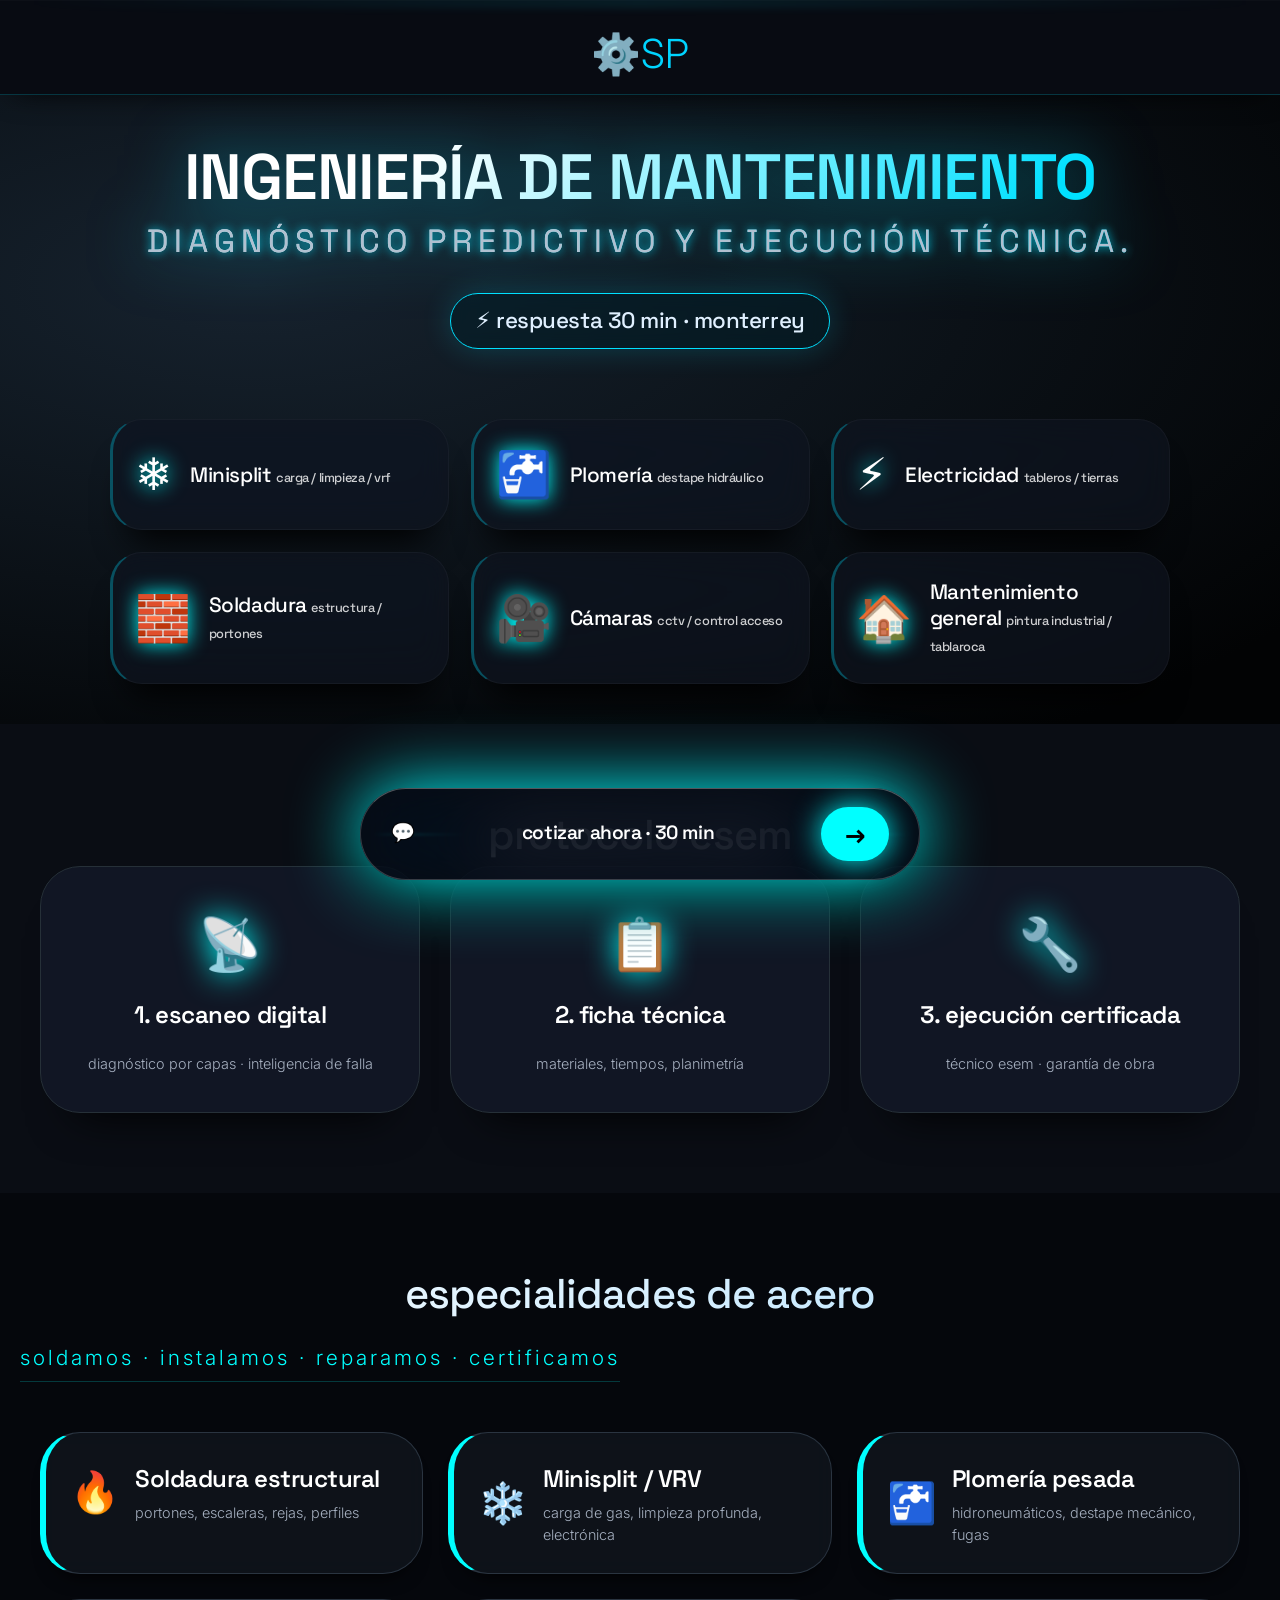
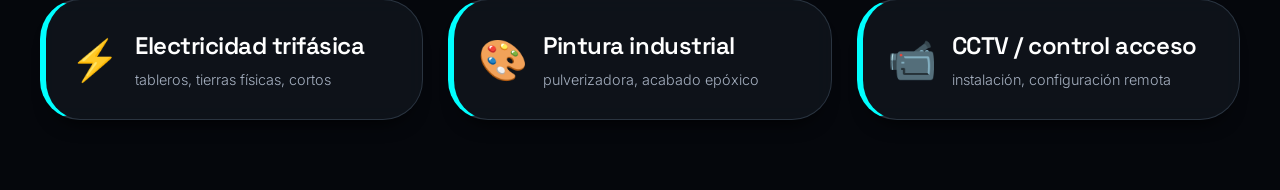
==== index.html @ 356436a6 "Update index.html" ====
<!DOCTYPE html>
<html lang="es">
<head>
  <meta charset="UTF-8">
  <meta name="viewport" content="width=device-width, initial-scale=1.0, maximum-scale=1.0, user-scalable=yes">
  <title>Multiservicios SP · ingeniería de mantenimiento</title>
  <link rel="preconnect" href="https://fonts.googleapis.com">
  <link rel="preconnect" href="https://fonts.gstatic.com" crossorigin>
  <link href="https://fonts.googleapis.com/css2?family=Inter:opsz,wght@14..32,300;14..32,500;14..32,700&family=Space+Grotesk:wght@400;500;600&display=swap" rel="stylesheet">
  <link rel="stylesheet" href="https://cdnjs.cloudflare.com/ajax/libs/font-awesome/6.4.0/css/all.min.css">
  <style>
    * {
      margin: 0;
      padding: 0;
      box-sizing: border-box;
    }

    :root {
      --black-hole: #030405;
      --steel-abs: #12141c;
      --steel-dark: #1c1f2c;
      --steel-mid: #2b3040;
      --cyan-exothermic: #00e0ff;
      --cyan-deep: #0077be;
      --cyan-glow: 0 0 20px rgba(0, 224, 255, 0.65);
      --glass-edge: rgba(255, 255, 255, 0.04);
      --text-primary: #f0f3f8;
      --text-secondary: #a6b0c0;
      --whatsapp-solid: #25d366;
      --whatsapp-dim: #128c7e;
      --panel-bg: rgba(6, 8, 14, 0.85);
      --scanner-line: rgba(0, 224, 255, 0.25);
      --font-display: 'Space Grotesk', 'Inter', system-ui, sans-serif;
      --font-body: 'Inter', 'Segoe UI', sans-serif;
    }

    body {
      background: var(--black-hole);
      color: var(--text-primary);
      font-family: var(--font-body);
      font-weight: 300;
      line-height: 1.5;
      overflow-x: hidden;
    }

    h1, h2, h3, .hero p, .service-btn, .modal-title, .trust-title, .section-title, .protocol-step h3, .sticky-cta {
      font-family: var(--font-display);
      font-weight: 500;
      letter-spacing: -0.02em;
    }

    body::after {
      content: '';
      position: fixed;
      top: 0;
      left: 0;
      width: 100%;
      height: 4px;
      background: linear-gradient(90deg, transparent, var(--cyan-exothermic), transparent);
      filter: blur(6px);
      opacity: 0.3;
      z-index: 9999;
      animation: scanMotion 8s ease-in-out infinite;
      pointer-events: none;
    }

    @keyframes scanMotion {
      0% { top: -10px; opacity: 0.1; }
      10% { top: 10%; opacity: 0.4; }
      20% { top: 30%; opacity: 0.4; }
      30% { top: 50%; opacity: 0.6; }
      40% { top: 70%; opacity: 0.4; }
      50% { top: 90%; opacity: 0.3; }
      60% { top: 70%; opacity: 0.2; }
      70% { top: 50%; opacity: 0.3; }
      80% { top: 30%; opacity: 0.2; }
      90% { top: 10%; opacity: 0.2; }
      100% { top: -10px; opacity: 0.1; }
    }

    .header {
      padding: 24px 20px 10px;
      text-align: center;
      background: #080b12;
      border-bottom: 1px solid rgba(0, 224, 255, 0.2);
      box-shadow: 0 10px 30px -15px #000, inset 0 1px 0 rgba(255,255,255,0.02);
      position: relative;
      z-index: 5;
    }

    .logo {
      width: 150px;
      height: auto;
      filter: drop-shadow(0 0 18px var(--cyan-exothermic)) brightness(1.4) contrast(1.1);
      transition: filter 0.4s, transform 0.2s;
    }

    .logo:hover {
      filter: drop-shadow(0 0 32px #fff) drop-shadow(0 0 20px var(--cyan-exothermic)) brightness(1.6);
      transform: scale(1.02);
    }

    .hero {
      padding: 50px 20px 40px;
      text-align: center;
      background: radial-gradient(ellipse at 20% 30%, #16222e, #020304 90%);
      position: relative;
      isolation: isolate;
    }

    .hero h1 {
      font-size: clamp(2.4rem, 10vw, 4rem);
      font-weight: 600;
      line-height: 1.0;
      text-transform: uppercase;
      color: #ffffff;
      text-wrap: balance;
      background: linear-gradient(135deg, #fff 30%, var(--cyan-exothermic) 80%);
      -webkit-background-clip: text;
      -webkit-text-fill-color: transparent;
      background-clip: text;
      filter: drop-shadow(0 0 30px rgba(0,224,255,0.5));
    }

    .hero h1 span {
      display: block;
      font-size: 0.5em;
      font-weight: 400;
      letter-spacing: 6px;
      color: var(--text-secondary);
      background: none;
      -webkit-text-fill-color: #b0c0d0;
      text-shadow: 0 0 10px var(--cyan-exothermic);
      margin-top: 16px;
    }

    .hero p {
      font-size: 1.4rem;
      margin: 36px 0 20px;
      display: inline-flex;
      align-items: center;
      gap: 10px;
      background: rgba(0,30,40,0.5);
      padding: 10px 24px;
      border-radius: 60px;
      border: 1px solid var(--cyan-exothermic);
      box-shadow: 0 0 30px rgba(0,224,255,0.2);
      backdrop-filter: blur(8px);
      color: #e0f0ff;
    }

    .services-grid {
      display: grid;
      grid-template-columns: repeat(auto-fit, minmax(280px, 1fr));
      gap: 22px;
      max-width: 1100px;
      margin: 50px auto 0;
      padding: 0 20px;
    }

    .service-btn {
      background: rgba(16, 20, 30, 0.7);
      backdrop-filter: blur(16px) saturate(200%);
      -webkit-backdrop-filter: blur(16px) saturate(200%);
      border: 1px solid var(--glass-edge);
      border-left: 3px solid rgba(0,224,255,0.3);
      padding: 26px 22px;
      border-radius: 32px;
      color: white;
      font-size: 1.3rem;
      font-weight: 500;
      cursor: pointer;
      transition: all 0.35s cubic-bezier(0.22, 0.97, 0.3, 1.1);
      position: relative;
      overflow: hidden;
      text-align: left;
      display: flex;
      align-items: center;
      gap: 18px;
      box-shadow: 0 30px 35px -20px #000, 0 0 0 1px rgba(0,224,255,0) inset;
      transform: perspective(800px) rotateX(0deg) rotateY(0deg) scale(1);
      z-index: 2;
    }

    .service-btn::before {
      content: '';
      position: absolute;
      top: 0;
      left: -150%;
      width: 100%;
      height: 100%;
      background: linear-gradient(90deg, transparent, rgba(255,255,255,0.06), transparent);
      transform: skewX(-20deg);
      transition: left 0.6s;
      pointer-events: none;
    }

    .service-btn:hover::before {
      left: 150%;
    }

    .service-btn::after {
      content: '';
      position: absolute;
      bottom: 0;
      left: 0;
      width: 100%;
      height: 2px;
      background: linear-gradient(90deg, transparent, var(--cyan-exothermic), transparent);
      filter: blur(4px);
      opacity: 0;
      transition: opacity 0.3s;
    }

    .service-btn:hover::after {
      opacity: 0.8;
      animation: scanPulse 2s infinite;
    }

    @keyframes scanPulse {
      0% { opacity: 0.4; bottom: 0; }
      50% { opacity: 1; bottom: 5px; }
      100% { opacity: 0.4; bottom: 0; }
    }

    .service-btn:hover {
      transform: perspective(800px) rotateX(1.5deg) rotateY(-0.8deg) scale(1.03) translateY(-6px);
      border-left: 3px solid var(--cyan-exothermic);
      box-shadow: 0 30px 40px -15px black, 0 0 40px var(--cyan-exothermic);
      background: rgba(28, 34, 48, 0.9);
    }

    .service-icon {
      font-size: 2.8rem;
      filter: drop-shadow(0 0 10px cyan);
    }

    .service-btn small {
      font-size: 0.8rem;
      opacity: 0.8;
    }

    .services-detail {
      padding: 70px 20px;
      background: #05070c;
    }
    
    .section-title {
      font-size: 2.6rem;
      text-align: center;
      background: linear-gradient(135deg, #fff, #b0e0ff);
      -webkit-background-clip: text;
      -webkit-text-fill-color: transparent;
      margin-bottom: 1rem;
    }
    
    .section-subtitle {
      text-align: center;
      color: cyan;
      font-size: 1.3rem;
      letter-spacing: 3px;
      margin-bottom: 50px;
      border-bottom: 1px solid rgba(0,255,255,0.2);
      display: inline-block;
      padding-bottom: 8px;
      width: auto;
      margin-left: auto;
      margin-right: auto;
    }

    .services-list {
      max-width: 1200px;
      margin: 0 auto;
      display: grid;
      grid-template-columns: repeat(auto-fit, minmax(300px, 1fr));
      gap: 25px;
    }

    .service-card {
      background: rgba(20,28,36,0.6);
      backdrop-filter: blur(10px);
      border: 1px solid #2a3440;
      border-left: 6px solid cyan;
      border-radius: 40px;
      padding: 0;
      transition: all 0.3s ease;
      box-shadow: 0 15px 20px -15px #000;
      overflow: hidden;
      cursor: pointer;
    }
    
    .service-card.expanded {
      background: rgba(25, 35, 45, 0.9);
      border-left: 8px solid var(--cyan-exothermic);
      box-shadow: 0 0 40px rgba(0,224,255,0.2);
    }

    .card-header {
      padding: 28px 24px;
      display: flex;
      align-items: center;
      gap: 15px;
    }
    
    .card-header .service-item-icon {
      font-size: 2.5rem;
      min-width: 50px;
      text-align: center;
    }
    
    .card-header h3 {
      font-size: 1.5rem;
      font-weight: 600;
      color: white;
    }
    
    .card-header p {
      color: #a6b0c0;
      font-size: 0.9rem;
      margin-top: 5px;
    }

    .technical-layer {
      max-height: 0;
      opacity: 0;
      overflow: hidden;
      transition: max-height 0.5s cubic-bezier(0.4, 0, 0.2, 1), opacity 0.3s ease, padding 0.3s;
      padding: 0 24px;
      background: rgba(0,0,0,0.2);
    }
    
    .service-card.expanded .technical-layer {
      max-height: 300px;
      opacity: 1;
      padding: 0 24px 24px 24px;
    }

    .subservice-chip {
      background: rgba(0,224,255,0.08);
      border: 1px solid rgba(0,224,255,0.2);
      border-radius: 40px;
      padding: 0.5rem 1.2rem;
      font-size: 0.9rem;
      color: #cce0ff;
      transition: 0.15s;
      display: inline-block;
      margin-right: 8px;
      margin-bottom: 8px;
    }
    
    .subservice-chip:hover {
      background: rgba(0,224,255,0.15);
      border-color: var(--cyan-exothermic);
      color: white;
    }

    .card-cta {
      background: transparent;
      border: 1px solid var(--cyan-exothermic);
      color: var(--cyan-exothermic);
      padding: 12px 20px;
      border-radius: 40px;
      font-weight: 600;
      font-size: 1rem;
      transition: all 0.2s;
      cursor: pointer;
      display: inline-flex;
      align-items: center;
      gap: 10px;
      margin-top: 15px;
      width: 100%;
      justify-content: center;
    }
    
    .card-cta:hover {
      background: var(--cyan-exothermic);
      color: #050505;
      box-shadow: 0 0 30px var(--cyan-exothermic);
    }

    .trust-section {
      padding: 80px 20px;
      background: #0a0d14;
      position: relative;
    }

    .trust-title {
      font-size: 2.6rem;
      font-weight: 550;
      display: flex;
      align-items: center;
      justify-content: center;
      gap: 24px;
      color: white;
    }
    .trust-title:before, .trust-title:after {
      content: '';
      height: 3px;
      width: 90px;
      background: linear-gradient(90deg, transparent, cyan, transparent);
      filter: blur(1px);
    }

    .protocol-grid {
      display: flex;
      flex-wrap: wrap;
      justify-content: center;
      gap: 30px;
      max-width: 1200px;
      margin: 0 auto;
    }
    .protocol-step {
      background: #111624;
      border: 1px solid #263038;
      border-radius: 40px;
      padding: 38px 28px;
      flex: 1 1 260px;
      backdrop-filter: blur(10px);
      transition: 0.3s;
      box-shadow: 0 35px 45px -35px black, 0 0 0 1px rgba(0,224,255,0) inset;
      position: relative;
      text-align: center;
    }
    .protocol-step:hover {
      border-color: cyan;
      box-shadow: 0 0 50px rgba(0,224,255,0.2), 0 25px 30px -20px black;
      transform: translateY(-8px);
    }
    .step-icon { font-size: 3.2rem; filter: drop-shadow(0 0 16px cyan); }

    .modal-overlay {
      display: none;
      position: fixed;
      inset: 0;
      background: rgba(0,0,0,0.85);
      backdrop-filter: blur(24px) saturate(250%);
      -webkit-backdrop-filter: blur(24px) saturate(250%);
      z-index: 3000;
      justify-content: center;
      align-items: center;
      padding: 16px;
    }

    .modal-content {
      background: rgba(8, 12, 22, 0.75);
      backdrop-filter: blur(30px);
      -webkit-backdrop-filter: blur(30px);
      border: 1px solid rgba(255,255,255,0.1);
      border-top: 1px solid rgba(255,255,255,0.2);
      border-radius: 48px;
      padding: 36px 32px;
      max-width: 640px;
      width: 100%;
      box-shadow: 0 0 100px rgba(0,224,255,0.3), 0 30px 50px #000;
      animation: sapphireRise 0.5s ease;
      position: relative;
    }

    @keyframes sapphireRise {
      0% { opacity: 0; transform: scale(0.96) translateY(20px); backdrop-filter: blur(0); }
      100% { opacity: 1; transform: scale(1) translateY(0); backdrop-filter: blur(30px); }
    }

    .close-modal {
      position: absolute;
      top: 28px; right: 32px;
      font-size: 2.4rem;
      color: #a0b0c0;
      cursor: pointer;
      transition: 0.2s;
      line-height: 1;
    }
    .close-modal:hover { color: white; text-shadow: 0 0 30px cyan; transform: rotate(90deg); }

    .modal-title {
      color: white;
      font-size: 2.2rem;
      font-weight: 500;
      display: flex;
      align-items: center;
      gap: 16px;
      border-bottom: 2px solid rgba(0,224,255,0.4);
      padding-bottom: 24px;
      margin-bottom: 24px;
      text-transform: uppercase;
      letter-spacing: -1px;
    }

    #modalIcon { font-size: 2.6rem; filter: drop-shadow(0 0 12px cyan); }

    .question-label {
      text-transform: uppercase;
      font-weight: 500;
      letter-spacing: 1px;
      color: #aaf0ff;
      border-left: 5px solid var(--cyan-exothermic);
      padding-left: 16px;
      margin-bottom: 16px;
    }

    .options-grid {
      display: grid;
      grid-template-columns: repeat(auto-fit, minmax(140px, 1fr));
      gap: 10px;
    }

    .option-btn {
      background: #1a1e2c;
      border: 1px solid #2f3a4a;
      border-radius: 40px;
      padding: 16px 12px;
      font-weight: 400;
      transition: all 0.15s;
      color: #d0e0f0;
      cursor: pointer;
      text-align: center;
    }
    .option-btn:hover {
      border-color: cyan;
      background: #1f2b3c;
      box-shadow: 0 0 22px cyan;
    }
    .option-btn.selected {
      background: cyan;
      color: #050505;
      font-weight: 600;
      box-shadow: 0 0 35px cyan;
      border-color: white;
    }

    .modal-nav {
      display: flex;
      justify-content: space-between;
      align-items: center;
      margin-top: 28px;
      gap: 10px;
    }

    .nav-btn {
      background: transparent;
      border: 1px solid rgba(255,255,255,0.2);
      color: white;
      padding: 12px 24px;
      border-radius: 40px;
      font-weight: 600;
      cursor: pointer;
      transition: all 0.2s;
      display: flex;
      align-items: center;
      gap: 8px;
    }
    .nav-btn:hover:not(:disabled) {
      border-color: var(--cyan-exothermic);
      box-shadow: 0 0 20px cyan;
    }
    .nav-btn:disabled {
      opacity: 0.3;
      cursor: not-allowed;
    }

    .whatsapp-btn {
      background: #1c2a28;
      border: 1px solid var(--whatsapp-solid);
      border-radius: 60px;
      padding: 16px 24px;
      font-size: 1.2rem;
      font-weight: 600;
      transition: 0.2s;
      box-shadow: 0 10px 25px -5px #000;
      cursor: pointer;
      color: white;
      width: 100%;
      margin-top: 20px;
    }
    .whatsapp-btn:not(:disabled) {
      background: linear-gradient(145deg, #075e54, #128c7e);
      box-shadow: 0 0 35px #25d366, 0 10px 20px black;
    }
    .whatsapp-btn:not(:disabled):hover { transform: scale(1.02); background: #1bbd7a; }
    .whatsapp-btn:disabled { opacity: 0.4; cursor: not-allowed; }

    .sticky-cta {
      position: fixed;
      bottom: 20px;
      left: 20px;
      right: 20px;
      max-width: 560px;
      margin: 0 auto;
      background: rgba(6, 12, 20, 0.7);
      backdrop-filter: blur(35px) saturate(300%);
      -webkit-backdrop-filter: blur(35px);
      border: 1px solid rgba(255,255,255,0.2);
      border-top: 1px solid rgba(255,255,255,0.3);
      border-radius: 80px;
      padding: 18px 30px;
      display: flex;
      align-items: center;
      justify-content: space-between;
      box-shadow: 0 0 70px cyan, 0 20px 40px black;
      z-index: 2000;
      color: white;
      font-size: 1.2rem;
      font-weight: 600;
      cursor: pointer;
      transition: 0.25s;
    }
    .sticky-cta:hover {
      border-color: white;
      box-shadow: 0 0 100px cyan, 0 25px 45px black;
      transform: scale(1.02);
    }
    .sticky-cta span:last-child {
      background: cyan;
      color: #000;
      padding: 8px 24px;
      border-radius: 60px;
      font-size: 1.6rem;
      font-weight: 700;
      box-shadow: 0 0 30px cyan;
    }

    @media (max-width: 600px) {
      .modal-content { padding: 26px 18px; }
      .options-grid { grid-template-columns: 1fr; }
      .sticky-cta { padding: 12px 18px; }
      .sticky-cta span:last-child { padding: 5px 16px; }
      .service-card .card-header { flex-direction: column; text-align: center; }
    }
  </style>
</head>
<body>
  <header class="header">
    <img src="https://raw.githubusercontent.com/jesusvilla091921-create/multiservicios-sp/main/logo.png" alt="Multiservicios SP" class="logo" onerror="this.style.display='none'; this.nextElementSibling.style.display='inline';" />
    <span style="display:none; font-size:2.5rem; color:#00d4ff;">⚙️SP</span>
  </header>

  <section class="hero">
    <h1>INGENIERÍA DE MANTENIMIENTO<br><span>Diagnóstico predictivo y ejecución técnica.</span></h1>
    <p>⚡ respuesta 30 min · monterrey</p>
    <div class="services-grid">
      <button class="service-btn" onclick="openModal('minisplit')"><span class="service-icon">❄️</span><div>Minisplit <small>carga / limpieza / vrf</small></div></button>
      <button class="service-btn" onclick="openModal('plomeria')"><span class="service-icon">🚰</span><div>Plomería <small>destape hidráulico</small></div></button>
      <button class="service-btn" onclick="openModal('electricidad')"><span class="service-icon">⚡</span><div>Electricidad <small>tableros / tierras</small></div></button>
      <button class="service-btn" onclick="openModal('soldadura')"><span class="service-icon">🧱</span><div>Soldadura <small>estructura / portones</small></div></button>
      <button class="service-btn" onclick="openModal('camaras')"><span class="service-icon">🎥</span><div>Cámaras <small>cctv / control acceso</small></div></button>
      <button class="service-btn" onclick="openModal('general')"><span class="service-icon">🏠</span><div>Mantenimiento general <small>pintura industrial / tablaroca</small></div></button>
    </div>
  </section>

  <section class="trust-section">
    <h2 class="trust-title">protocolo esem</h2>
    <div class="protocol-grid">
      <div class="protocol-step service-card" id="protocol1" onclick="toggleCard('protocol1')">
        <div class="card-header" style="padding:0; flex-direction:column;">
          <span class="step-icon">📡</span>
          <h3>1. escaneo digital</h3>
          <p>diagnóstico por capas · inteligencia de falla</p>
        </div>
        <div class="technical-layer" onclick="event.stopPropagation()">
          <div style="padding:15px 0;">
            <p class="text-sp-gray">Análisis con termografía, ultrasonido y vibraciones. Detección de fallas incipientes.</p>
            <button class="card-cta" onclick="openModal('general'); event.stopPropagation();">
              <i class="fa-regular fa-clipboard"></i> SOLICITAR ESCANEO
            </button>
          </div>
        </div>
      </div>
      
      <div class="protocol-step service-card" id="protocol2" onclick="toggleCard('protocol2')">
        <div class="card-header" style="padding:0; flex-direction:column;">
          <span class="step-icon">📋</span>
          <h3>2. ficha técnica</h3>
          <p>materiales, tiempos, planimetría</p>
        </div>
        <div class="technical-layer" onclick="event.stopPropagation()">
          <div style="padding:15px 0;">
            <p class="text-sp-gray">Documento con alcance, especificaciones, normas aplicables y cronograma.</p>
            <button class="card-cta" onclick="openModal('general'); event.stopPropagation();">
              <i class="fa-regular fa-file-lines"></i> VER FORMATO
            </button>
          </div>
        </div>
      </div>
      
      <div class="protocol-step service-card" id="protocol3" onclick="toggleCard('protocol3')">
        <div class="card-header" style="padding:0; flex-direction:column;">
          <span class="step-icon">🔧</span>
          <h3>3. ejecución certificada</h3>
          <p>técnico esem · garantía de obra</p>
        </div>
        <div class="technical-layer" onclick="event.stopPropagation()">
          <div style="padding:15px 0;">
            <p class="text-sp-gray">Personal con certificación ESEM. Garantía de 12 meses en todos los trabajos.</p>
            <button class="card-cta" onclick="openModal('general'); event.stopPropagation();">
              <i class="fa-regular fa-certificate"></i> VER CERTIFICACIONES
            </button>
          </div>
        </div>
      </div>
    </div>
  </section>

  <section class="services-detail">
    <h2 class="section-title">especialidades de acero</h2>
    <div class="section-subtitle">soldamos · instalamos · reparamos · certificamos</div>
    
    <div class="services-list">
      <div class="service-card" id="card-soldadura" onclick="toggleCard('card-soldadura')">
        <div class="card-header">
          <span class="service-item-icon">🔥</span>
          <div>
            <h3>Soldadura estructural</h3>
            <p>portones, escaleras, rejas, perfiles</p>
          </div>
        </div>
        <div class="technical-layer" onclick="event.stopPropagation()">
          <div>
            <span class="subservice-chip">TIG / MIG</span>
            <span class="subservice-chip">Acero inoxidable</span>
            <span class="subservice-chip">Herrería residencial</span>
            <button class="card-cta" onclick="openModal('soldadura'); event.stopPropagation();">
              <i class="fa-regular fa-clipboard"></i> COTIZAR SOLDADURA
            </button>
          </div>
        </div>
      </div>

      <div class="service-card" id="card-minisplit" onclick="toggleCard('card-minisplit')">
        <div class="card-header">
          <span class="service-item-icon">❄️</span>
          <div>
            <h3>Minisplit / VRV</h3>
            <p>carga de gas, limpieza profunda, electrónica</p>
          </div>
        </div>
        <div class="technical-layer" onclick="event.stopPropagation()">
          <div>
            <span class="subservice-chip">R410A / R32</span>
            <span class="subservice-chip">Lavado químico</span>
            <span class="subservice-chip">Reparación de tarjetas</span>
            <button class="card-cta" onclick="openModal('minisplit'); event.stopPropagation();">
              <i class="fa-regular fa-snowflake"></i> DIAGNOSTICAR CLIMA
            </button>
          </div>
        </div>
      </div>

      <div class="service-card" id="card-plomeria" onclick="toggleCard('card-plomeria')">
        <div class="card-header">
          <span class="service-item-icon">🚰</span>
          <div>
            <h3>Plomería pesada</h3>
            <p>hidroneumáticos, destape mecánico, fugas</p>
          </div>
        </div>
        <div class="technical-layer" onclick="event.stopPropagation()">
          <div>
            <span class="subservice-chip">Destape con máquina</span>
            <span class="subservice-chip">Fugas ocultas</span>
            <span class="subservice-chip">Bombas hidroneumáticas</span>
            <button class="card-cta" onclick="openModal('plomeria'); event.stopPropagation();">
              <i class="fa-regular fa-faucet-drip"></i> REVISAR PLOMERÍA
            </button>
          </div>
        </div>
      </div>

      <div class="service-card" id="card-electrica" onclick="toggleCard('card-electrica')">
        <div class="card-header">
          <span class="service-item-icon">⚡</span>
          <div>
            <h3>Electricidad trifásica</h3>
            <p>tableros, tierras físicas, cortos</p>
          </div>
        </div>
        <div class="technical-layer" onclick="event.stopPropagation()">
          <div>
            <span class="subservice-chip">Tableros generales</span>
            <span class="subservice-chip">Tierras físicas</span>
            <span class="subservice-chip">Análisis termográfico</span>
            <button class="card-cta" onclick="openModal('electricidad'); event.stopPropagation();">
              <i class="fa-regular fa-bolt"></i> DIAGNOSTICAR ELECTRICIDAD
            </button>
          </div>
        </div>
      </div>

      <div class="service-card" id="card-pintura" onclick="toggleCard('card-pintura')">
        <div class="card-header">
          <span class="service-item-icon">🎨</span>
          <div>
            <h3>Pintura industrial</h3>
            <p>pulverizadora, acabado epóxico</p>
          </div>
        </div>
        <div class="technical-layer" onclick="event.stopPropagation()">
          <div>
            <span class="subservice-chip">Airless</span>
            <span class="subservice-chip">Epóxico / Esmalte</span>
            <span class="subservice-chip">Texturizados</span>
            <button class="card-cta" onclick="openModal('general'); event.stopPropagation();">
              <i class="fa-regular fa-paint-roller"></i> COTIZAR PINTURA
            </button>
          </div>
        </div>
      </div>

      <div class="service-card" id="card-cctv" onclick="toggleCard('card-cctv')">
        <div class="card-header">
          <span class="service-item-icon">📹</span>
          <div>
            <h3>CCTV / control acceso</h3>
            <p>instalación, configuración remota</p>
          </div>
        </div>
        <div class="technical-layer" onclick="event.stopPropagation()">
          <div>
            <span class="subservice-chip">Cámaras IP</span>
            <span class="subservice-chip">NVR / DVR</span>
            <span class="subservice-chip">Control de acceso</span>
            <button class="card-cta" onclick="openModal('camaras'); event.stopPropagation();">
              <i class="fa-regular fa-video"></i> INSTALAR CCTV
            </button>
          </div>
        </div>
      </div>
    </div>
  </section>

  <div id="diagnosticModal" class="modal-overlay" onclick="closeModal(event)">
    <div class="modal-content" onclick="event.stopPropagation()">
      <span class="close-modal" onclick="closeModal()">&times;</span>
      <h2 class="modal-title"><span id="modalIcon">🔧</span><span id="modalServiceName">servicio</span></h2>
      
      <div id="questionsContainer"></div>
      
      <div class="modal-nav">
        <button class="nav-btn" id="prevBtn" onclick="previousStep()" disabled>
          <i class="fas fa-arrow-left"></i> Anterior
        </button>
        <div class="text-cyan-400 font-bold" id="stepIndicator">Paso 1 / ?</div>
        <button class="nav-btn" id="nextBtn" onclick="nextStep()">
          Siguiente <i class="fas fa-arrow-right"></i>
        </button>
      </div>
      
      <button class="whatsapp-btn" id="whatsappBtn" onclick="sendToWhatsApp()" disabled>
        <span>📱</span><span>enviar ficha técnica a WhatsApp</span>
      </button>
    </div>
  </div>

  <div class="sticky-cta" onclick="openModal('general')">
    <span>💬</span>
    <span>cotizar ahora · 30 min</span>
    <span>→</span>
  </div>

  <script>
    // Configuración
    const APPS_SCRIPT_URL = 'https://script.google.com/macros/s/AKfycbzhRwQBM2PkaJDaRafjltp6eYHKbBTT6EuDxjPNlehO4m9nTlWUZoqZ4NKHoMhPYL_O/exec';
    
    const serviceConfig = {
      minisplit: { name: "minisplit · climatización", icon: "❄️", questions: [
        { id: "p1", label: "síntoma principal", options: ["no enfría", "ruido anómalo", "gotea agua", "no enciende", "hielo en tubería", "mantenimiento preventivo"] },
        { id: "p2", label: "ubicación del equipo", options: ["casa", "oficina", "local comercial", "industria"] },
        { id: "p3", label: "urgencia", options: ["hoy (emergencia)", "mañana", "esta semana", "programar"] },
        { id: "p4", label: "cantidad de equipos", options: ["1", "2", "3-5", "+5"] }
      ]},
      plomeria: { name: "plomería / destape", icon: "🚰", questions: [
        { id: "p1", label: "problema", options: ["caño tapado", "fuga de agua", "wc tapado", "grifo gotea", "tubería rota"] },
        { id: "p2", label: "zona afectada", options: ["cocina", "baño", "patio", "exterior"] },
        { id: "p3", label: "urgencia", options: ["inundación", "hoy", "mañana", "esta semana"] }
      ]},
      electricidad: { name: "electricidad crítica", icon: "⚡", questions: [
        { id: "p1", label: "falla reportada", options: ["corto / plafones", "apagones constantes", "sin luz parcial", "instalación nueva", "tablero principal"] },
        { id: "p2", label: "tipo de inmueble", options: ["casa", "local", "bodega", "oficina"] },
        { id: "p3", label: "urgencia", options: ["sin luz ahora", "hoy", "mañana", "cotizar"] }
      ]},
      soldadura: { name: "soldadura / herrería", icon: "🧱", questions: [
        { id: "p1", label: "trabajo requerido", options: ["reparar portón", "portón nuevo", "escalera", "estructura", "rejas"] },
        { id: "p2", label: "material", options: ["hierro", "acero al carbón", "aluminio", "mixto"] },
        { id: "p3", label: "entrega", options: ["urgente (seguridad)", "2-3 días", "semana", "proyecto"] }
      ]},
      camaras: { name: "cámaras / cctv", icon: "🎥", questions: [
        { id: "p1", label: "servicio", options: ["instalación nueva", "reparar equipo", "agregar cámara", "configurar app"] },
        { id: "p2", label: "cantidad de cámaras", options: ["1-2", "3-4", "5-8", "+8"] },
        { id: "p3", label: "lugar", options: ["casa", "negocio", "bodega", "residencial"] }
      ]},
      general: { name: "mantenimiento general", icon: "🏠", questions: [
        { id: "p1", label: "rubro", options: ["pintura industrial", "tablaroca", "impermeabilizar", "tinaco/bomba", "varios"] },
        { id: "p2", label: "magnitud", options: ["1 día", "2-3 días", "semana+", "recurrente"] },
        { id: "p3", label: "inmueble", options: ["casa", "departamento", "negocio", "bodega"] },
        { id: "p4", label: "prioridad", options: ["hoy", "esta semana", "cotización"] }
      ]}
    };

    let currentService = null;
    let answers = {};
    let currentQuestionIndex = 0;
    let totalQuestions = 0;

    function toggleCard(id) {
      const card = document.getElementById(id);
      if (card) {
        card.classList.toggle('expanded');
      }
    }

    function openModal(key) {
      currentService = key;
      answers = {};
      currentQuestionIndex = 0;
      
      const cfg = serviceConfig[key];
      totalQuestions = cfg.questions.length;
      
      document.getElementById('modalIcon').innerText = cfg.icon;
      document.getElementById('modalServiceName').innerText = cfg.name;
      
      renderCurrentQuestion();
      
      document.getElementById('diagnosticModal').style.display = 'flex';
      document.body.style.overflow = 'hidden';
      
      updateNavButtons();
    }

    function renderCurrentQuestion() {
      const cfg = serviceConfig[currentService];
      const question = cfg.questions[currentQuestionIndex];
      
      const container = document.getElementById('questionsContainer');
      
      let html = `
        <div class="question-block">
          <label class="question-label">${currentQuestionIndex + 1}. ${question.label}</label>
          <div class="options-grid" id="q-${question.id}">
      `;
      
      question.options.forEach(opt => {
        const isSelected = answers[question.id] === opt;
        html += `<button class="option-btn ${isSelected ? 'selected' : ''}" onclick="selectOption('${question.id}', '${opt}', this)">${opt}</button>`;
      });
      
      html += `</div></div>`;
      
      container.innerHTML = html;
      
      document.getElementById('stepIndicator').innerText = `Paso ${currentQuestionIndex + 1} / ${totalQuestions}`;
      
      updateNavButtons();
    }

    function selectOption(qId, val, btn) {
      document.querySelectorAll(`#q-${qId} .option-btn`).forEach(b => b.classList.remove('selected'));
      btn.classList.add('selected');
      answers[qId] = val;
      updateNavButtons();
    }

    function nextStep() {
      const cfg = serviceConfig[currentService];
      const currentQ = cfg.questions[currentQuestionIndex];
      
      if (!answers[currentQ.id]) {
        alert('Por favor selecciona una opción antes de continuar.');
        return;
      }
      
      if (currentQuestionIndex < totalQuestions - 1) {
        currentQuestionIndex++;
        renderCurrentQuestion();
      } else {
        showSummary();
      }
    }

    function previousStep() {
      if (currentQuestionIndex > 0) {
        currentQuestionIndex--;
        renderCurrentQuestion();
      }
    }

    function showSummary() {
      const cfg = serviceConfig[currentService];
      
      let summaryHtml = '<div class="question-block"><h3 class="text-xl text-white mb-4">Resumen del diagnóstico</h3><div class="space-y-2">';
      
      cfg.questions.forEach(q => {
        summaryHtml += `<div class="flex justify-between border-b border-white/10 py-2">
          <span class="text-cyan-200">${q.label}:</span>
          <span class="text-white font-bold">${answers[q.id] || 'No respondido'}</span>
        </div>`;
      });
      
      summaryHtml += '</div></div>';
      
      document.getElementById('questionsContainer').innerHTML = summaryHtml;
      document.querySelector('.modal-nav').style.display = 'none';
      
      const whatsappBtn = document.getElementById('whatsappBtn');
      whatsappBtn.disabled = false;
      whatsappBtn.innerHTML = '<span>📱</span><span>enviar ficha técnica a WhatsApp</span>';
    }

    function updateNavButtons() {
      const prevBtn = document.getElementById('prevBtn');
      const nextBtn = document.getElementById('nextBtn');
      const whatsappBtn = document.getElementById('whatsappBtn');
      
      prevBtn.disabled = currentQuestionIndex === 0;
      
      const cfg = serviceConfig[currentService];
      if (cfg) {
        const currentQ = cfg.questions[currentQuestionIndex];
        const hasAnswer = answers[currentQ.id] !== undefined;
        
        if (currentQuestionIndex < totalQuestions - 1) {
          nextBtn.disabled = !hasAnswer;
          nextBtn.innerHTML = 'Siguiente <i class="fas fa-arrow-right"></i>';
        } else {
          nextBtn.disabled = !hasAnswer;
          nextBtn.innerHTML = 'Finalizar <i class="fas fa-check"></i>';
        }
      }
      
      whatsappBtn.disabled = true;
      document.querySelector('.modal-nav').style.display = 'flex';
    }

    // ===== FUNCIÓN PRINCIPAL CORREGIDA =====
    async function sendToWhatsApp() {
      const cfg = serviceConfig[currentService];
      const phone = '5218131031445'; // Número del técnico
      
      // Solicitar datos adicionales
      const nombreCliente = prompt('Por favor ingresa tu nombre completo:');
      if (!nombreCliente) {
        alert('El nombre es obligatorio');
        return;
      }
      
      const telefonoCliente = prompt('Ingresa tu teléfono (opcional):') || '';
      const direccion = prompt('Ingresa tu dirección (opcional):') || '';
      const whatsappCliente = prompt('Ingresa tu WhatsApp (opcional):') || '';
      
      // Generar folio único
      const ahora = new Date();
      const year = ahora.getFullYear().toString().slice(-2);
      const month = (ahora.getMonth() + 1).toString().padStart(2, '0');
      const day = ahora.getDate().toString().padStart(2, '0');
      const random = Math.floor(Math.random() * 9000 + 1000);
      const folio = `COT-${year}${month}${day}-${random}`;
      
      // Construir objeto para enviar a Apps Script
      const datosParaCloud = {
        servicio: cfg.name,
        nombreCliente: nombreCliente,
        telefono: telefonoCliente,
        direccion: direccion,
        whatsappCliente: whatsappCliente,
        respuestas: answers,
        folio: folio
      };
      
      // Agregar preguntas y respuestas individuales
      cfg.questions.forEach((q, index) => {
        datosParaCloud[`pregunta${index+1}`] = q.label;
        datosParaCloud[`respuesta${index+1}`] = answers[q.id] || '';
      });
      
      // Enviar a Google Sheets (en segundo plano)
      try {
        await fetch(APPS_SCRIPT_URL, {
          method: 'POST',
          mode: 'no-cors',
          headers: { 'Content-Type': 'application/json' },
          body: JSON.stringify(datosParaCloud)
        });
        console.log('✅ Datos guardados en la nube');
      } catch (error) {
        console.error('Error al guardar en nube:', error);
      }
      
      // ===== CONSTRUIR FICHA COMPLETA PARA WHATSAPP =====
      let mensaje = `🔧 *NUEVA COTIZACIÓN - MULTISERVICIOS SP* 🔧\n\n`;
      mensaje += `📋 *FOLIO:* ${folio}\n`;
      mensaje += `👤 *CLIENTE:* ${nombreCliente}\n`;
      if (telefonoCliente) mensaje += `📞 *TELÉFONO:* ${telefonoCliente}\n`;
      if (whatsappCliente) mensaje += `📱 *WHATSAPP:* ${whatsappCliente}\n`;
      if (direccion) mensaje += `📍 *DIRECCIÓN:* ${direccion}\n`;
      mensaje += `🔨 *SERVICIO:* ${cfg.name}\n\n`;
      mensaje += `📊 *DIAGNÓSTICO:*\n`;
      
      cfg.questions.forEach(q => {
        mensaje += `• ${q.label}: *${answers[q.id] || '—'}*\n`;
      });
      
      mensaje += `\n⏱️ *FECHA:* ${ahora.toLocaleDateString('es-MX')}\n`;
      mensaje += `🕐 *HORA:* ${ahora.toLocaleTimeString('es-MX')}\n\n`;
      mensaje += `_El técnico procesará esta solicitud y se comunicará contigo._`;
      
      // IMPORTANTE: Abrir WhatsApp con el mensaje
      const url = `https://wa.me/${phone}?text=${encodeURIComponent(mensaje)}`;
      console.log('Abriendo WhatsApp con URL:', url);
      window.open(url, '_blank');
      
      // Cerrar modal después de enviar
      setTimeout(closeModal, 1000);
    }

    function closeModal(e) {
      if (e && e.target !== e.currentTarget) return;
      document.getElementById('diagnosticModal').style.display = 'none';
      document.body.style.overflow = 'auto';
      const modalNav = document.querySelector('.modal-nav');
      if (modalNav) modalNav.style.display = 'flex';
    }

    document.addEventListener('keydown', (e) => { 
      if (e.key === 'Escape') closeModal(); 
    });
  </script>
</body>
</html>
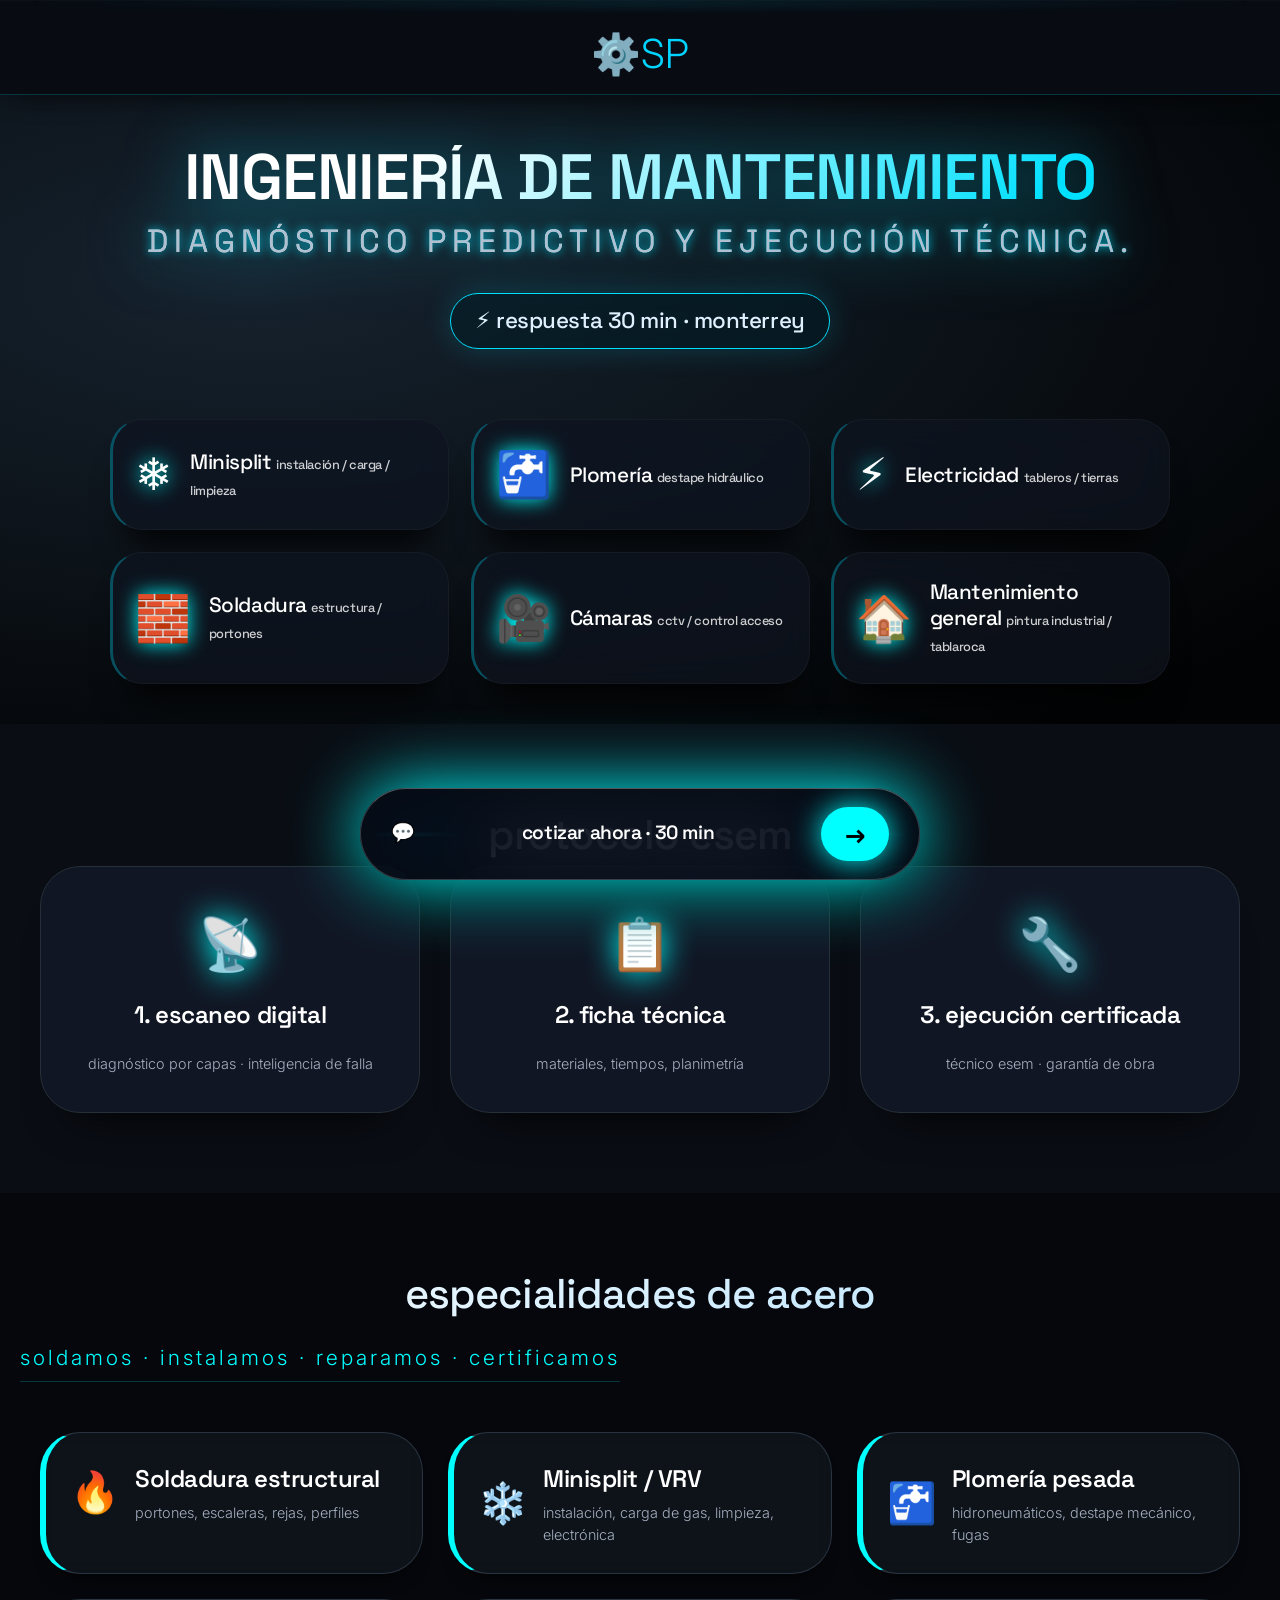
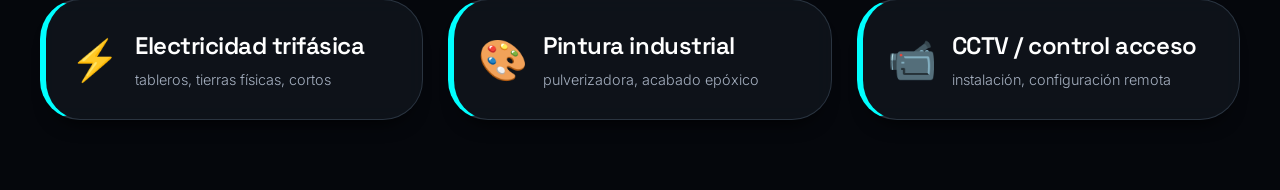
==== commit ef931676: "Update index.html" ====
--- a/index.html
+++ b/index.html
@@ -638,7 +638,7 @@
     <h1>INGENIERÍA DE MANTENIMIENTO<br><span>Diagnóstico predictivo y ejecución técnica.</span></h1>
     <p>⚡ respuesta 30 min · monterrey</p>
     <div class="services-grid">
-      <button class="service-btn" onclick="openModal('minisplit')"><span class="service-icon">❄️</span><div>Minisplit <small>carga / limpieza / vrf</small></div></button>
+      <button class="service-btn" onclick="openModal('minisplit')"><span class="service-icon">❄️</span><div>Minisplit <small>instalación / carga / limpieza</small></div></button>
       <button class="service-btn" onclick="openModal('plomeria')"><span class="service-icon">🚰</span><div>Plomería <small>destape hidráulico</small></div></button>
       <button class="service-btn" onclick="openModal('electricidad')"><span class="service-icon">⚡</span><div>Electricidad <small>tableros / tierras</small></div></button>
       <button class="service-btn" onclick="openModal('soldadura')"><span class="service-icon">🧱</span><div>Soldadura <small>estructura / portones</small></div></button>
@@ -730,11 +730,12 @@
           <span class="service-item-icon">❄️</span>
           <div>
             <h3>Minisplit / VRV</h3>
-            <p>carga de gas, limpieza profunda, electrónica</p>
+            <p>instalación, carga de gas, limpieza, electrónica</p>
           </div>
         </div>
         <div class="technical-layer" onclick="event.stopPropagation()">
           <div>
+            <span class="subservice-chip">Instalación</span>
             <span class="subservice-chip">R410A / R32</span>
             <span class="subservice-chip">Lavado químico</span>
             <span class="subservice-chip">Reparación de tarjetas</span>
@@ -838,13 +839,13 @@
         <button class="nav-btn" id="prevBtn" onclick="previousStep()" disabled>
           <i class="fas fa-arrow-left"></i> Anterior
         </button>
-        <div class="text-cyan-400 font-bold" id="stepIndicator">Paso 1 / ?</div>
+        <div class="text-cyan-400 font-bold" id="stepIndicator">Paso 1 / 7</div>
         <button class="nav-btn" id="nextBtn" onclick="nextStep()">
           Siguiente <i class="fas fa-arrow-right"></i>
         </button>
       </div>
       
-      <button class="whatsapp-btn" id="whatsappBtn" onclick="sendToWhatsApp()" disabled>
+      <button class="whatsapp-btn" id="whatsappBtn" onclick="sendToWhatsApp()" disabled style="display: none;">
         <span>📱</span><span>enviar ficha técnica a WhatsApp</span>
       </button>
     </div>
@@ -857,16 +858,19 @@
   </div>
 
   <script>
-    // Configuración
-    const APPS_SCRIPT_URL = 'https://script.google.com/macros/s/AKfycbzhRwQBM2PkaJDaRafjltp6eYHKbBTT6EuDxjPNlehO4m9nTlWUZoqZ4NKHoMhPYL_O/exec';
+    const APPS_SCRIPT_URL = 'https://script.google.com/macros/s/AKfycbzJA9NRV4hiFOznVK7M4ftB0qFVD3G1_lxpn3N5htlVsQ5S6d50KCg60Xg3v1uovZSE/exec';
     
     const serviceConfig = {
-      minisplit: { name: "minisplit · climatización", icon: "❄️", questions: [
-        { id: "p1", label: "síntoma principal", options: ["no enfría", "ruido anómalo", "gotea agua", "no enciende", "hielo en tubería", "mantenimiento preventivo"] },
-        { id: "p2", label: "ubicación del equipo", options: ["casa", "oficina", "local comercial", "industria"] },
-        { id: "p3", label: "urgencia", options: ["hoy (emergencia)", "mañana", "esta semana", "programar"] },
-        { id: "p4", label: "cantidad de equipos", options: ["1", "2", "3-5", "+5"] }
-      ]},
+      minisplit: { 
+        name: "minisplit · climatización", 
+        icon: "❄️", 
+        questions: [
+          { id: "p1", label: "¿Qué necesitas?", options: ["Instalación de minisplit", "Mantenimiento / Limpieza", "Reparación / Falla", "Carga de gas", "No enfría", "Ruido anómalo", "Gotea agua", "No enciende"] },
+          { id: "p2", label: "ubicación del equipo", options: ["casa", "oficina", "local comercial", "industria"] },
+          { id: "p3", label: "urgencia", options: ["hoy (emergencia)", "mañana", "esta semana", "programar"] },
+          { id: "p4", label: "cantidad de equipos", options: ["1", "2", "3-5", "+5"] }
+        ]
+      },
       plomeria: { name: "plomería / destape", icon: "🚰", questions: [
         { id: "p1", label: "problema", options: ["caño tapado", "fuga de agua", "wc tapado", "grifo gotea", "tubería rota"] },
         { id: "p2", label: "zona afectada", options: ["cocina", "baño", "patio", "exterior"] },
@@ -897,8 +901,14 @@
 
     let currentService = null;
     let answers = {};
-    let currentQuestionIndex = 0;
-    let totalQuestions = 0;
+    let currentStep = 0;
+    let totalSteps = 0;
+    let clientData = {
+      nombre: '',
+      telefono: '',
+      direccion: '',
+      whatsapp: ''
+    };
 
     function toggleCard(id) {
       const card = document.getElementById(id);
@@ -910,46 +920,86 @@
     function openModal(key) {
       currentService = key;
       answers = {};
-      currentQuestionIndex = 0;
+      clientData = { nombre: '', telefono: '', direccion: '', whatsapp: '' };
+      currentStep = 0;
       
       const cfg = serviceConfig[key];
-      totalQuestions = cfg.questions.length;
+      totalSteps = cfg.questions.length + 3; // 4 preguntas + 3 datos cliente = 7
       
       document.getElementById('modalIcon').innerText = cfg.icon;
       document.getElementById('modalServiceName').innerText = cfg.name;
-      
-      renderCurrentQuestion();
+      document.getElementById('stepIndicator').innerText = `Paso 1 / ${totalSteps}`;
+      
+      renderStep();
       
       document.getElementById('diagnosticModal').style.display = 'flex';
       document.body.style.overflow = 'hidden';
+    }
+
+    function renderStep() {
+      const cfg = serviceConfig[currentService];
+      const container = document.getElementById('questionsContainer');
+      const whatsappBtn = document.getElementById('whatsappBtn');
+      const modalNav = document.querySelector('.modal-nav');
+      
+      whatsappBtn.style.display = 'none';
+      modalNav.style.display = 'flex';
+      
+      if (currentStep < cfg.questions.length) {
+        const question = cfg.questions[currentStep];
+        let html = `
+          <div class="question-block">
+            <label class="question-label">${currentStep + 1}. ${question.label}</label>
+            <div class="options-grid" id="q-${question.id}">
+        `;
+        
+        question.options.forEach(opt => {
+          const isSelected = answers[question.id] === opt;
+          html += `<button class="option-btn ${isSelected ? 'selected' : ''}" onclick="selectOption('${question.id}', '${opt}', this)">${opt}</button>`;
+        });
+        
+        html += `</div></div>`;
+        container.innerHTML = html;
+        
+      } else if (currentStep < cfg.questions.length + 3) {
+        const dataStep = currentStep - cfg.questions.length;
+        let html = '';
+        
+        if (dataStep === 0) {
+          html = `
+            <div class="question-block">
+              <label class="question-label">${currentStep + 1}. Nombre completo</label>
+              <input type="text" id="clientNombre" placeholder="Ej: Juan Pérez" class="input-field w-full p-4 rounded-full text-base" value="${clientData.nombre}">
+            </div>`;
+        } else if (dataStep === 1) {
+          html = `
+            <div class="question-block">
+              <label class="question-label">${currentStep + 1}. Teléfono de contacto</label>
+              <input type="tel" id="clientTelefono" placeholder="Ej: 8112345678" class="input-field w-full p-4 rounded-full text-base" value="${clientData.telefono}">
+            </div>`;
+        } else if (dataStep === 2) {
+          html = `
+            <div class="question-block">
+              <label class="question-label">${currentStep + 1}. Dirección</label>
+              <input type="text" id="clientDireccion" placeholder="Ej: Calle, colonia, ciudad" class="input-field w-full p-4 rounded-full text-base" value="${clientData.direccion}">
+              <p class="text-xs text-cyan-400/70 mt-2">Opcional pero recomendado</p>
+            </div>`;
+        }
+        
+        container.innerHTML = html;
+        
+        setTimeout(() => {
+          if (dataStep === 0 && clientData.nombre) document.getElementById('clientNombre').value = clientData.nombre;
+          if (dataStep === 1 && clientData.telefono) document.getElementById('clientTelefono').value = clientData.telefono;
+          if (dataStep === 2 && clientData.direccion) document.getElementById('clientDireccion').value = clientData.direccion;
+        }, 50);
+        
+      } else {
+        showSummary();
+      }
       
       updateNavButtons();
-    }
-
-    function renderCurrentQuestion() {
-      const cfg = serviceConfig[currentService];
-      const question = cfg.questions[currentQuestionIndex];
-      
-      const container = document.getElementById('questionsContainer');
-      
-      let html = `
-        <div class="question-block">
-          <label class="question-label">${currentQuestionIndex + 1}. ${question.label}</label>
-          <div class="options-grid" id="q-${question.id}">
-      `;
-      
-      question.options.forEach(opt => {
-        const isSelected = answers[question.id] === opt;
-        html += `<button class="option-btn ${isSelected ? 'selected' : ''}" onclick="selectOption('${question.id}', '${opt}', this)">${opt}</button>`;
-      });
-      
-      html += `</div></div>`;
-      
-      container.innerHTML = html;
-      
-      document.getElementById('stepIndicator').innerText = `Paso ${currentQuestionIndex + 1} / ${totalQuestions}`;
-      
-      updateNavButtons();
+      document.getElementById('stepIndicator').innerText = `Paso ${currentStep + 1} / ${totalSteps}`;
     }
 
     function selectOption(qId, val, btn) {
@@ -961,37 +1011,75 @@
 
     function nextStep() {
       const cfg = serviceConfig[currentService];
-      const currentQ = cfg.questions[currentQuestionIndex];
-      
-      if (!answers[currentQ.id]) {
-        alert('Por favor selecciona una opción antes de continuar.');
-        return;
+      
+      if (currentStep < cfg.questions.length) {
+        const question = cfg.questions[currentStep];
+        if (!answers[question.id]) {
+          alert('Por favor selecciona una opción antes de continuar.');
+          return;
+        }
+      } else if (currentStep < cfg.questions.length + 3) {
+        const dataStep = currentStep - cfg.questions.length;
+        
+        if (dataStep === 0) {
+          const nombre = document.getElementById('clientNombre')?.value.trim();
+          if (!nombre) {
+            alert('El nombre es obligatorio');
+            return;
+          }
+          clientData.nombre = nombre;
+        } else if (dataStep === 1) {
+          const telefono = document.getElementById('clientTelefono')?.value.trim();
+          clientData.telefono = telefono;
+        } else if (dataStep === 2) {
+          const direccion = document.getElementById('clientDireccion')?.value.trim();
+          clientData.direccion = direccion;
+        }
       }
       
-      if (currentQuestionIndex < totalQuestions - 1) {
-        currentQuestionIndex++;
-        renderCurrentQuestion();
+      if (currentStep < totalSteps - 1) {
+        currentStep++;
+        renderStep();
       } else {
         showSummary();
       }
     }
 
     function previousStep() {
-      if (currentQuestionIndex > 0) {
-        currentQuestionIndex--;
-        renderCurrentQuestion();
+      if (currentStep > 0) {
+        if (currentStep >= serviceConfig[currentService].questions.length) {
+          const dataStep = currentStep - serviceConfig[currentService].questions.length;
+          if (dataStep === 0 && document.getElementById('clientNombre')) {
+            clientData.nombre = document.getElementById('clientNombre').value;
+          } else if (dataStep === 1 && document.getElementById('clientTelefono')) {
+            clientData.telefono = document.getElementById('clientTelefono').value;
+          } else if (dataStep === 2 && document.getElementById('clientDireccion')) {
+            clientData.direccion = document.getElementById('clientDireccion').value;
+          }
+        }
+        
+        currentStep--;
+        renderStep();
       }
     }
 
     function showSummary() {
       const cfg = serviceConfig[currentService];
       
-      let summaryHtml = '<div class="question-block"><h3 class="text-xl text-white mb-4">Resumen del diagnóstico</h3><div class="space-y-2">';
-      
+      let summaryHtml = '<div class="question-block"><h3 class="text-xl text-white mb-4">📋 Resumen de tu solicitud</h3><div class="space-y-2 bg-black/30 p-4 rounded-2xl">';
+      
+      summaryHtml += `<div class="border-b border-cyan-500/20 pb-2 mb-2">
+        <p class="text-cyan-400 font-bold">👤 DATOS DEL CLIENTE</p>
+        <p class="text-white">${clientData.nombre || 'No proporcionado'}</p>
+        ${clientData.telefono ? `<p class="text-sm text-gray-400">📞 ${clientData.telefono}</p>` : ''}
+        ${clientData.direccion ? `<p class="text-sm text-gray-400">📍 ${clientData.direccion}</p>` : ''}
+      </div>`;
+      
+      summaryHtml += `<p class="text-cyan-400 font-bold mb-2">🔧 DIAGNÓSTICO</p>`;
       cfg.questions.forEach(q => {
         summaryHtml += `<div class="flex justify-between border-b border-white/10 py-2">
-          <span class="text-cyan-200">${q.label}:</span>
-          <span class="text-white font-bold">${answers[q.id] || 'No respondido'}</span>
+          <span class="text-gray-400">${q.label}:</span>
+          <span class="text-white font-bold">${answers[q.id] || '—'}</span>
         </div>`;
       });
       
@@ -1001,6 +1089,7 @@
       document.querySelector('.modal-nav').style.display = 'none';
       
       const whatsappBtn = document.getElementById('whatsappBtn');
+      whatsappBtn.style.display = 'flex';
       whatsappBtn.disabled = false;
       whatsappBtn.innerHTML = '<span>📱</span><span>enviar ficha técnica a WhatsApp</span>';
     }
@@ -1008,45 +1097,30 @@
     function updateNavButtons() {
       const prevBtn = document.getElementById('prevBtn');
       const nextBtn = document.getElementById('nextBtn');
-      const whatsappBtn = document.getElementById('whatsappBtn');
-      
-      prevBtn.disabled = currentQuestionIndex === 0;
+      
+      prevBtn.disabled = currentStep === 0;
       
       const cfg = serviceConfig[currentService];
-      if (cfg) {
-        const currentQ = cfg.questions[currentQuestionIndex];
-        const hasAnswer = answers[currentQ.id] !== undefined;
-        
-        if (currentQuestionIndex < totalQuestions - 1) {
-          nextBtn.disabled = !hasAnswer;
+      
+      if (currentStep < cfg.questions.length) {
+        const question = cfg.questions[currentStep];
+        const hasAnswer = answers[question.id] !== undefined;
+        nextBtn.disabled = !hasAnswer;
+        nextBtn.innerHTML = 'Siguiente <i class="fas fa-arrow-right"></i>';
+      } else if (currentStep < cfg.questions.length + 3) {
+        nextBtn.disabled = false;
+        if (currentStep === totalSteps - 1) {
+          nextBtn.innerHTML = 'Ver resumen <i class="fas fa-check"></i>';
+        } else {
           nextBtn.innerHTML = 'Siguiente <i class="fas fa-arrow-right"></i>';
-        } else {
-          nextBtn.disabled = !hasAnswer;
-          nextBtn.innerHTML = 'Finalizar <i class="fas fa-check"></i>';
         }
       }
-      
-      whatsappBtn.disabled = true;
-      document.querySelector('.modal-nav').style.display = 'flex';
-    }
-
-    // ===== FUNCIÓN PRINCIPAL CORREGIDA =====
+    }
+
     async function sendToWhatsApp() {
       const cfg = serviceConfig[currentService];
-      const phone = '5218131031445'; // Número del técnico
-      
-      // Solicitar datos adicionales
-      const nombreCliente = prompt('Por favor ingresa tu nombre completo:');
-      if (!nombreCliente) {
-        alert('El nombre es obligatorio');
-        return;
-      }
-      
-      const telefonoCliente = prompt('Ingresa tu teléfono (opcional):') || '';
-      const direccion = prompt('Ingresa tu dirección (opcional):') || '';
-      const whatsappCliente = prompt('Ingresa tu WhatsApp (opcional):') || '';
-      
-      // Generar folio único
+      const phone = '5218131031445';
+      
       const ahora = new Date();
       const year = ahora.getFullYear().toString().slice(-2);
       const month = (ahora.getMonth() + 1).toString().padStart(2, '0');
@@ -1054,24 +1128,21 @@
       const random = Math.floor(Math.random() * 9000 + 1000);
       const folio = `COT-${year}${month}${day}-${random}`;
       
-      // Construir objeto para enviar a Apps Script
       const datosParaCloud = {
         servicio: cfg.name,
-        nombreCliente: nombreCliente,
-        telefono: telefonoCliente,
-        direccion: direccion,
-        whatsappCliente: whatsappCliente,
+        nombreCliente: clientData.nombre,
+        telefono: clientData.telefono,
+        direccion: clientData.direccion,
+        whatsappCliente: clientData.whatsapp || clientData.telefono,
         respuestas: answers,
         folio: folio
       };
       
-      // Agregar preguntas y respuestas individuales
       cfg.questions.forEach((q, index) => {
         datosParaCloud[`pregunta${index+1}`] = q.label;
         datosParaCloud[`respuesta${index+1}`] = answers[q.id] || '';
       });
       
-      // Enviar a Google Sheets (en segundo plano)
       try {
         await fetch(APPS_SCRIPT_URL, {
           method: 'POST',
@@ -1079,18 +1150,16 @@
           headers: { 'Content-Type': 'application/json' },
           body: JSON.stringify(datosParaCloud)
         });
-        console.log('✅ Datos guardados en la nube');
+        console.log('✅ Datos guardados en la nube con folio:', folio);
       } catch (error) {
         console.error('Error al guardar en nube:', error);
       }
       
-      // ===== CONSTRUIR FICHA COMPLETA PARA WHATSAPP =====
       let mensaje = `🔧 *NUEVA COTIZACIÓN - MULTISERVICIOS SP* 🔧\n\n`;
       mensaje += `📋 *FOLIO:* ${folio}\n`;
-      mensaje += `👤 *CLIENTE:* ${nombreCliente}\n`;
-      if (telefonoCliente) mensaje += `📞 *TELÉFONO:* ${telefonoCliente}\n`;
-      if (whatsappCliente) mensaje += `📱 *WHATSAPP:* ${whatsappCliente}\n`;
-      if (direccion) mensaje += `📍 *DIRECCIÓN:* ${direccion}\n`;
+      mensaje += `👤 *CLIENTE:* ${clientData.nombre}\n`;
+      if (clientData.telefono) mensaje += `📞 *TELÉFONO:* ${clientData.telefono}\n`;
+      if (clientData.direccion) mensaje += `📍 *DIRECCIÓN:* ${clientData.direccion}\n`;
       mensaje += `🔨 *SERVICIO:* ${cfg.name}\n\n`;
       mensaje += `📊 *DIAGNÓSTICO:*\n`;
       
@@ -1100,14 +1169,12 @@
       
       mensaje += `\n⏱️ *FECHA:* ${ahora.toLocaleDateString('es-MX')}\n`;
       mensaje += `🕐 *HORA:* ${ahora.toLocaleTimeString('es-MX')}\n\n`;
-      mensaje += `_El técnico procesará esta solicitud y se comunicará contigo._`;
-      
-      // IMPORTANTE: Abrir WhatsApp con el mensaje
+      mensaje += `📌 *IMPORTANTE:* El técnico usará este folio (${folio}) para cargar tu cotización.\n`;
+      mensaje += `_Espera nuestra comunicación._`;
+      
       const url = `https://wa.me/${phone}?text=${encodeURIComponent(mensaje)}`;
-      console.log('Abriendo WhatsApp con URL:', url);
       window.open(url, '_blank');
       
-      // Cerrar modal después de enviar
       setTimeout(closeModal, 1000);
     }
 
@@ -1117,6 +1184,7 @@
       document.body.style.overflow = 'auto';
       const modalNav = document.querySelector('.modal-nav');
       if (modalNav) modalNav.style.display = 'flex';
+      document.getElementById('whatsappBtn').style.display = 'none';
     }
 
     document.addEventListener('keydown', (e) => { 
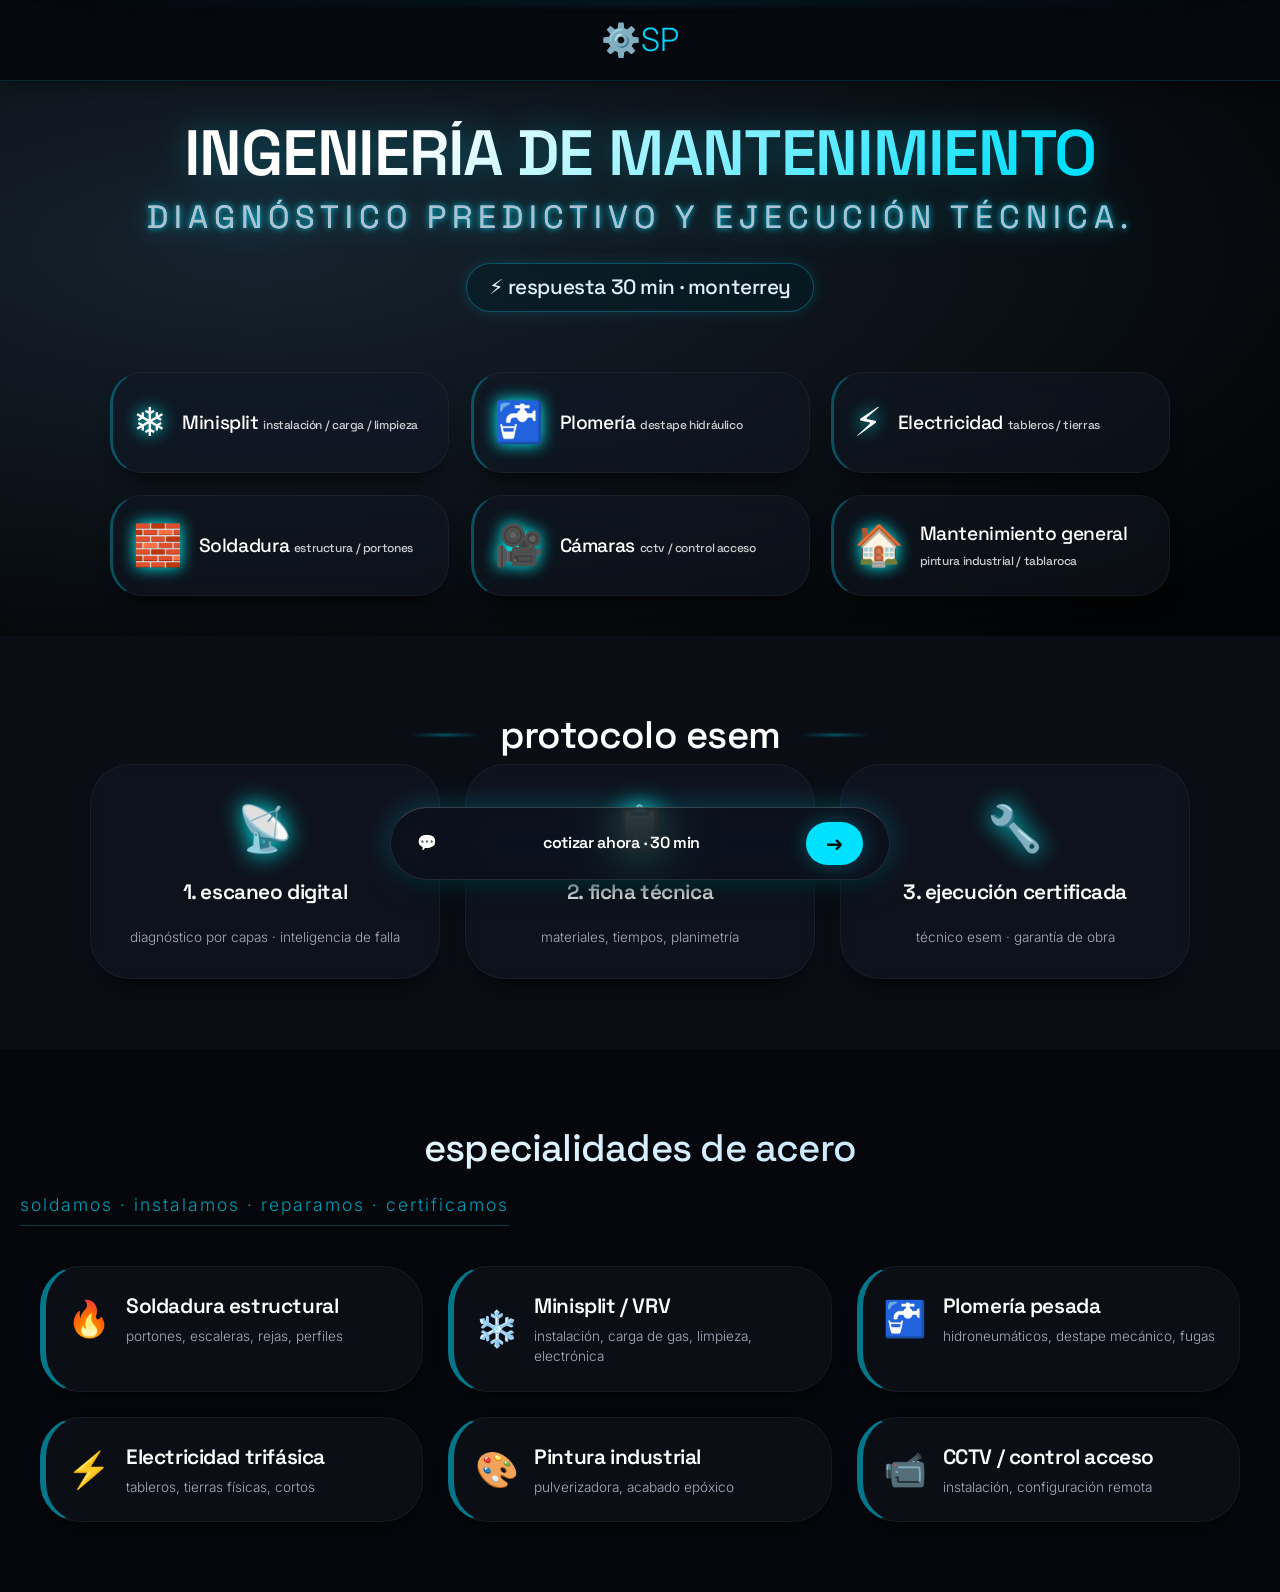
==== commit f6d62f69: "Refactor styles in index.html for better UI Updated various styles and layout properties for improve" ====
--- a/index.html
+++ b/index.html
@@ -22,7 +22,7 @@
       --steel-mid: #2b3040;
       --cyan-exothermic: #00e0ff;
       --cyan-deep: #0077be;
-      --cyan-glow: 0 0 20px rgba(0, 224, 255, 0.65);
+      --cyan-glow: 0 0 15px rgba(0, 224, 255, 0.4);
       --glass-edge: rgba(255, 255, 255, 0.04);
       --text-primary: #f0f3f8;
       --text-secondary: #a6b0c0;
@@ -57,8 +57,8 @@
       width: 100%;
       height: 4px;
       background: linear-gradient(90deg, transparent, var(--cyan-exothermic), transparent);
-      filter: blur(6px);
-      opacity: 0.3;
+      filter: blur(4px);
+      opacity: 0.2;
       z-index: 9999;
       animation: scanMotion 8s ease-in-out infinite;
       pointer-events: none;
@@ -66,42 +66,45 @@
 
     @keyframes scanMotion {
       0% { top: -10px; opacity: 0.1; }
-      10% { top: 10%; opacity: 0.4; }
-      20% { top: 30%; opacity: 0.4; }
-      30% { top: 50%; opacity: 0.6; }
-      40% { top: 70%; opacity: 0.4; }
-      50% { top: 90%; opacity: 0.3; }
+      10% { top: 10%; opacity: 0.3; }
+      20% { top: 30%; opacity: 0.3; }
+      30% { top: 50%; opacity: 0.4; }
+      40% { top: 70%; opacity: 0.3; }
+      50% { top: 90%; opacity: 0.2; }
       60% { top: 70%; opacity: 0.2; }
-      70% { top: 50%; opacity: 0.3; }
+      70% { top: 50%; opacity: 0.2; }
       80% { top: 30%; opacity: 0.2; }
       90% { top: 10%; opacity: 0.2; }
       100% { top: -10px; opacity: 0.1; }
     }
 
+    /* Header con barra semitransparente - integrado */
     .header {
-      padding: 24px 20px 10px;
+      padding: 16px 20px;
       text-align: center;
-      background: #080b12;
-      border-bottom: 1px solid rgba(0, 224, 255, 0.2);
-      box-shadow: 0 10px 30px -15px #000, inset 0 1px 0 rgba(255,255,255,0.02);
+      background: rgba(8, 11, 18, 0.7);
+      backdrop-filter: blur(12px);
+      -webkit-backdrop-filter: blur(12px);
+      border-bottom: 1px solid rgba(0, 224, 255, 0.15);
+      box-shadow: 0 4px 20px -10px #000;
       position: relative;
       z-index: 5;
     }
 
     .logo {
-      width: 150px;
+      width: 110px;
       height: auto;
-      filter: drop-shadow(0 0 18px var(--cyan-exothermic)) brightness(1.4) contrast(1.1);
-      transition: filter 0.4s, transform 0.2s;
+      filter: drop-shadow(0 0 8px var(--cyan-exothermic)) brightness(1.2);
+      transition: filter 0.3s ease;
     }
 
     .logo:hover {
-      filter: drop-shadow(0 0 32px #fff) drop-shadow(0 0 20px var(--cyan-exothermic)) brightness(1.6);
+      filter: drop-shadow(0 0 15px #fff) drop-shadow(0 0 10px var(--cyan-exothermic)) brightness(1.4);
       transform: scale(1.02);
     }
 
     .hero {
-      padding: 50px 20px 40px;
+      padding: 40px 20px 40px;
       text-align: center;
       background: radial-gradient(ellipse at 20% 30%, #16222e, #020304 90%);
       position: relative;
@@ -119,7 +122,7 @@
       -webkit-background-clip: text;
       -webkit-text-fill-color: transparent;
       background-clip: text;
-      filter: drop-shadow(0 0 30px rgba(0,224,255,0.5));
+      filter: drop-shadow(0 0 15px rgba(0,224,255,0.3));
     }
 
     .hero h1 span {
@@ -130,21 +133,21 @@
       color: var(--text-secondary);
       background: none;
       -webkit-text-fill-color: #b0c0d0;
-      text-shadow: 0 0 10px var(--cyan-exothermic);
+      text-shadow: 0 0 6px var(--cyan-exothermic);
       margin-top: 16px;
     }
 
     .hero p {
-      font-size: 1.4rem;
-      margin: 36px 0 20px;
+      font-size: 1.3rem;
+      margin: 30px 0 20px;
       display: inline-flex;
       align-items: center;
       gap: 10px;
-      background: rgba(0,30,40,0.5);
-      padding: 10px 24px;
+      background: rgba(0,30,40,0.4);
+      padding: 8px 22px;
       border-radius: 60px;
-      border: 1px solid var(--cyan-exothermic);
-      box-shadow: 0 0 30px rgba(0,224,255,0.2);
+      border: 1px solid rgba(0,224,255,0.3);
+      box-shadow: 0 0 15px rgba(0,224,255,0.15);
       backdrop-filter: blur(8px);
       color: #e0f0ff;
     }
@@ -154,32 +157,31 @@
       grid-template-columns: repeat(auto-fit, minmax(280px, 1fr));
       gap: 22px;
       max-width: 1100px;
-      margin: 50px auto 0;
+      margin: 40px auto 0;
       padding: 0 20px;
     }
 
     .service-btn {
-      background: rgba(16, 20, 30, 0.7);
-      backdrop-filter: blur(16px) saturate(200%);
-      -webkit-backdrop-filter: blur(16px) saturate(200%);
-      border: 1px solid var(--glass-edge);
+      background: rgba(20, 25, 35, 0.5);
+      backdrop-filter: blur(12px) saturate(180%);
+      -webkit-backdrop-filter: blur(12px) saturate(180%);
+      border: 1px solid rgba(255, 255, 255, 0.05);
       border-left: 3px solid rgba(0,224,255,0.3);
-      padding: 26px 22px;
+      padding: 24px 20px;
       border-radius: 32px;
       color: white;
-      font-size: 1.3rem;
+      font-size: 1.2rem;
       font-weight: 500;
       cursor: pointer;
-      transition: all 0.35s cubic-bezier(0.22, 0.97, 0.3, 1.1);
+      transition: all 0.3s ease;
       position: relative;
       overflow: hidden;
       text-align: left;
       display: flex;
       align-items: center;
-      gap: 18px;
-      box-shadow: 0 30px 35px -20px #000, 0 0 0 1px rgba(0,224,255,0) inset;
+      gap: 16px;
+      box-shadow: 0 15px 25px -15px #000;
       transform: perspective(800px) rotateX(0deg) rotateY(0deg) scale(1);
-      z-index: 2;
     }
 
     .service-btn::before {
@@ -189,7 +191,7 @@
       left: -150%;
       width: 100%;
       height: 100%;
-      background: linear-gradient(90deg, transparent, rgba(255,255,255,0.06), transparent);
+      background: linear-gradient(90deg, transparent, rgba(255,255,255,0.04), transparent);
       transform: skewX(-20deg);
       transition: left 0.6s;
       pointer-events: none;
@@ -199,44 +201,20 @@
       left: 150%;
     }
 
-    .service-btn::after {
-      content: '';
-      position: absolute;
-      bottom: 0;
-      left: 0;
-      width: 100%;
-      height: 2px;
-      background: linear-gradient(90deg, transparent, var(--cyan-exothermic), transparent);
-      filter: blur(4px);
-      opacity: 0;
-      transition: opacity 0.3s;
-    }
-
-    .service-btn:hover::after {
-      opacity: 0.8;
-      animation: scanPulse 2s infinite;
-    }
-
-    @keyframes scanPulse {
-      0% { opacity: 0.4; bottom: 0; }
-      50% { opacity: 1; bottom: 5px; }
-      100% { opacity: 0.4; bottom: 0; }
-    }
-
     .service-btn:hover {
-      transform: perspective(800px) rotateX(1.5deg) rotateY(-0.8deg) scale(1.03) translateY(-6px);
+      transform: perspective(800px) rotateX(1deg) rotateY(-0.5deg) scale(1.02) translateY(-3px);
       border-left: 3px solid var(--cyan-exothermic);
-      box-shadow: 0 30px 40px -15px black, 0 0 40px var(--cyan-exothermic);
-      background: rgba(28, 34, 48, 0.9);
+      box-shadow: 0 20px 30px -15px black, 0 0 20px rgba(0,224,255,0.2);
+      background: rgba(28, 34, 48, 0.8);
     }
 
     .service-icon {
-      font-size: 2.8rem;
-      filter: drop-shadow(0 0 10px cyan);
+      font-size: 2.5rem;
+      filter: drop-shadow(0 0 8px cyan);
     }
 
     .service-btn small {
-      font-size: 0.8rem;
+      font-size: 0.75rem;
       opacity: 0.8;
     }
 
@@ -246,7 +224,7 @@
     }
     
     .section-title {
-      font-size: 2.6rem;
+      font-size: 2.4rem;
       text-align: center;
       background: linear-gradient(135deg, #fff, #b0e0ff);
       -webkit-background-clip: text;
@@ -256,13 +234,13 @@
     
     .section-subtitle {
       text-align: center;
-      color: cyan;
-      font-size: 1.3rem;
-      letter-spacing: 3px;
-      margin-bottom: 50px;
+      color: rgba(0,224,255,0.7);
+      font-size: 1.1rem;
+      letter-spacing: 2px;
+      margin-bottom: 40px;
       border-bottom: 1px solid rgba(0,255,255,0.2);
       display: inline-block;
-      padding-bottom: 8px;
+      padding-bottom: 6px;
       width: auto;
       margin-left: auto;
       margin-right: auto;
@@ -277,47 +255,49 @@
     }
 
     .service-card {
-      background: rgba(20,28,36,0.6);
-      backdrop-filter: blur(10px);
-      border: 1px solid #2a3440;
-      border-left: 6px solid cyan;
+      background: rgba(20,28,36,0.4);
+      backdrop-filter: blur(8px);
+      -webkit-backdrop-filter: blur(8px);
+      border: 1px solid rgba(255,255,255,0.05);
+      border-left: 6px solid rgba(0,224,255,0.5);
       border-radius: 40px;
       padding: 0;
       transition: all 0.3s ease;
-      box-shadow: 0 15px 20px -15px #000;
+      box-shadow: 0 10px 20px -10px #000;
       overflow: hidden;
       cursor: pointer;
     }
     
     .service-card.expanded {
-      background: rgba(25, 35, 45, 0.9);
+      background: rgba(25, 35, 45, 0.8);
+      backdrop-filter: blur(12px);
       border-left: 8px solid var(--cyan-exothermic);
-      box-shadow: 0 0 40px rgba(0,224,255,0.2);
+      box-shadow: 0 0 25px rgba(0,224,255,0.15);
     }
 
     .card-header {
-      padding: 28px 24px;
+      padding: 24px 20px;
       display: flex;
       align-items: center;
       gap: 15px;
     }
     
     .card-header .service-item-icon {
-      font-size: 2.5rem;
-      min-width: 50px;
+      font-size: 2.2rem;
+      min-width: 45px;
       text-align: center;
     }
     
     .card-header h3 {
-      font-size: 1.5rem;
+      font-size: 1.3rem;
       font-weight: 600;
       color: white;
     }
     
     .card-header p {
       color: #a6b0c0;
-      font-size: 0.9rem;
-      margin-top: 5px;
+      font-size: 0.85rem;
+      margin-top: 4px;
     }
 
     .technical-layer {
@@ -325,27 +305,27 @@
       opacity: 0;
       overflow: hidden;
       transition: max-height 0.5s cubic-bezier(0.4, 0, 0.2, 1), opacity 0.3s ease, padding 0.3s;
-      padding: 0 24px;
+      padding: 0 20px;
       background: rgba(0,0,0,0.2);
     }
     
     .service-card.expanded .technical-layer {
       max-height: 300px;
       opacity: 1;
-      padding: 0 24px 24px 24px;
+      padding: 0 20px 20px 20px;
     }
 
     .subservice-chip {
       background: rgba(0,224,255,0.08);
       border: 1px solid rgba(0,224,255,0.2);
       border-radius: 40px;
-      padding: 0.5rem 1.2rem;
-      font-size: 0.9rem;
+      padding: 0.4rem 1.2rem;
+      font-size: 0.85rem;
       color: #cce0ff;
       transition: 0.15s;
       display: inline-block;
-      margin-right: 8px;
-      margin-bottom: 8px;
+      margin-right: 6px;
+      margin-bottom: 6px;
     }
     
     .subservice-chip:hover {
@@ -356,48 +336,48 @@
 
     .card-cta {
       background: transparent;
-      border: 1px solid var(--cyan-exothermic);
+      border: 1px solid rgba(0,224,255,0.5);
       color: var(--cyan-exothermic);
-      padding: 12px 20px;
+      padding: 10px 18px;
       border-radius: 40px;
       font-weight: 600;
-      font-size: 1rem;
+      font-size: 0.9rem;
       transition: all 0.2s;
       cursor: pointer;
       display: inline-flex;
       align-items: center;
-      gap: 10px;
-      margin-top: 15px;
+      gap: 8px;
+      margin-top: 12px;
       width: 100%;
       justify-content: center;
     }
     
     .card-cta:hover {
-      background: var(--cyan-exothermic);
-      color: #050505;
-      box-shadow: 0 0 30px var(--cyan-exothermic);
+      background: rgba(0,224,255,0.1);
+      color: white;
+      box-shadow: 0 0 20px rgba(0,224,255,0.2);
     }
 
     .trust-section {
-      padding: 80px 20px;
+      padding: 70px 20px;
       background: #0a0d14;
       position: relative;
     }
 
     .trust-title {
-      font-size: 2.6rem;
+      font-size: 2.4rem;
       font-weight: 550;
       display: flex;
       align-items: center;
       justify-content: center;
-      gap: 24px;
+      gap: 20px;
       color: white;
     }
     .trust-title:before, .trust-title:after {
       content: '';
-      height: 3px;
-      width: 90px;
-      background: linear-gradient(90deg, transparent, cyan, transparent);
+      height: 2px;
+      width: 70px;
+      background: linear-gradient(90deg, transparent, rgba(0,224,255,0.5), transparent);
       filter: blur(1px);
     }
 
@@ -405,36 +385,36 @@
       display: flex;
       flex-wrap: wrap;
       justify-content: center;
-      gap: 30px;
-      max-width: 1200px;
+      gap: 25px;
+      max-width: 1100px;
       margin: 0 auto;
     }
     .protocol-step {
-      background: #111624;
-      border: 1px solid #263038;
+      background: rgba(17, 22, 36, 0.6);
+      backdrop-filter: blur(8px);
+      border: 1px solid rgba(255,255,255,0.05);
       border-radius: 40px;
-      padding: 38px 28px;
-      flex: 1 1 260px;
-      backdrop-filter: blur(10px);
+      padding: 30px 24px;
+      flex: 1 1 240px;
       transition: 0.3s;
-      box-shadow: 0 35px 45px -35px black, 0 0 0 1px rgba(0,224,255,0) inset;
+      box-shadow: 0 20px 30px -20px black;
       position: relative;
       text-align: center;
     }
     .protocol-step:hover {
-      border-color: cyan;
-      box-shadow: 0 0 50px rgba(0,224,255,0.2), 0 25px 30px -20px black;
-      transform: translateY(-8px);
-    }
-    .step-icon { font-size: 3.2rem; filter: drop-shadow(0 0 16px cyan); }
+      border-color: rgba(0,224,255,0.4);
+      box-shadow: 0 0 30px rgba(0,224,255,0.1), 0 20px 30px -20px black;
+      transform: translateY(-5px);
+    }
+    .step-icon { font-size: 2.8rem; filter: drop-shadow(0 0 12px cyan); }
 
     .modal-overlay {
       display: none;
       position: fixed;
       inset: 0;
       background: rgba(0,0,0,0.85);
-      backdrop-filter: blur(24px) saturate(250%);
-      -webkit-backdrop-filter: blur(24px) saturate(250%);
+      backdrop-filter: blur(20px) saturate(200%);
+      -webkit-backdrop-filter: blur(20px) saturate(200%);
       z-index: 3000;
       justify-content: center;
       align-items: center;
@@ -442,51 +422,51 @@
     }
 
     .modal-content {
-      background: rgba(8, 12, 22, 0.75);
-      backdrop-filter: blur(30px);
-      -webkit-backdrop-filter: blur(30px);
-      border: 1px solid rgba(255,255,255,0.1);
-      border-top: 1px solid rgba(255,255,255,0.2);
+      background: rgba(12, 16, 26, 0.7);
+      backdrop-filter: blur(24px);
+      -webkit-backdrop-filter: blur(24px);
+      border: 1px solid rgba(255,255,255,0.08);
+      border-top: 1px solid rgba(255,255,255,0.15);
       border-radius: 48px;
-      padding: 36px 32px;
+      padding: 32px 28px;
       max-width: 640px;
       width: 100%;
-      box-shadow: 0 0 100px rgba(0,224,255,0.3), 0 30px 50px #000;
-      animation: sapphireRise 0.5s ease;
+      box-shadow: 0 0 60px rgba(0,224,255,0.2), 0 25px 40px #000;
+      animation: sapphireRise 0.4s ease;
       position: relative;
     }
 
     @keyframes sapphireRise {
       0% { opacity: 0; transform: scale(0.96) translateY(20px); backdrop-filter: blur(0); }
-      100% { opacity: 1; transform: scale(1) translateY(0); backdrop-filter: blur(30px); }
+      100% { opacity: 1; transform: scale(1) translateY(0); backdrop-filter: blur(24px); }
     }
 
     .close-modal {
       position: absolute;
-      top: 28px; right: 32px;
-      font-size: 2.4rem;
+      top: 24px; right: 28px;
+      font-size: 2.2rem;
       color: #a0b0c0;
       cursor: pointer;
       transition: 0.2s;
       line-height: 1;
     }
-    .close-modal:hover { color: white; text-shadow: 0 0 30px cyan; transform: rotate(90deg); }
+    .close-modal:hover { color: white; text-shadow: 0 0 20px cyan; transform: rotate(90deg); }
 
     .modal-title {
       color: white;
-      font-size: 2.2rem;
+      font-size: 2rem;
       font-weight: 500;
       display: flex;
       align-items: center;
-      gap: 16px;
+      gap: 14px;
       border-bottom: 2px solid rgba(0,224,255,0.4);
-      padding-bottom: 24px;
-      margin-bottom: 24px;
+      padding-bottom: 20px;
+      margin-bottom: 20px;
       text-transform: uppercase;
       letter-spacing: -1px;
     }
 
-    #modalIcon { font-size: 2.6rem; filter: drop-shadow(0 0 12px cyan); }
+    #modalIcon { font-size: 2.4rem; filter: drop-shadow(0 0 10px cyan); }
 
     .question-label {
       text-transform: uppercase;
@@ -494,21 +474,21 @@
       letter-spacing: 1px;
       color: #aaf0ff;
       border-left: 5px solid var(--cyan-exothermic);
-      padding-left: 16px;
-      margin-bottom: 16px;
+      padding-left: 14px;
+      margin-bottom: 14px;
     }
 
     .options-grid {
       display: grid;
-      grid-template-columns: repeat(auto-fit, minmax(140px, 1fr));
-      gap: 10px;
+      grid-template-columns: repeat(auto-fit, minmax(130px, 1fr));
+      gap: 8px;
     }
 
     .option-btn {
-      background: #1a1e2c;
-      border: 1px solid #2f3a4a;
+      background: rgba(26, 30, 44, 0.7);
+      border: 1px solid rgba(255,255,255,0.05);
       border-radius: 40px;
-      padding: 16px 12px;
+      padding: 14px 10px;
       font-weight: 400;
       transition: all 0.15s;
       color: #d0e0f0;
@@ -516,42 +496,42 @@
       text-align: center;
     }
     .option-btn:hover {
-      border-color: cyan;
-      background: #1f2b3c;
-      box-shadow: 0 0 22px cyan;
+      border-color: rgba(0,224,255,0.5);
+      background: rgba(0,224,255,0.05);
+      box-shadow: 0 0 15px rgba(0,224,255,0.2);
     }
     .option-btn.selected {
-      background: cyan;
-      color: #050505;
+      background: rgba(0,224,255,0.15);
+      border-color: var(--cyan-exothermic);
+      color: white;
       font-weight: 600;
-      box-shadow: 0 0 35px cyan;
-      border-color: white;
+      box-shadow: 0 0 20px rgba(0,224,255,0.3);
     }
 
     .modal-nav {
       display: flex;
       justify-content: space-between;
       align-items: center;
-      margin-top: 28px;
-      gap: 10px;
+      margin-top: 24px;
+      gap: 8px;
     }
 
     .nav-btn {
       background: transparent;
-      border: 1px solid rgba(255,255,255,0.2);
+      border: 1px solid rgba(255,255,255,0.15);
       color: white;
-      padding: 12px 24px;
+      padding: 10px 20px;
       border-radius: 40px;
       font-weight: 600;
       cursor: pointer;
       transition: all 0.2s;
       display: flex;
       align-items: center;
-      gap: 8px;
+      gap: 6px;
     }
     .nav-btn:hover:not(:disabled) {
       border-color: var(--cyan-exothermic);
-      box-shadow: 0 0 20px cyan;
+      box-shadow: 0 0 15px rgba(0,224,255,0.2);
     }
     .nav-btn:disabled {
       opacity: 0.3;
@@ -562,76 +542,77 @@
       background: #1c2a28;
       border: 1px solid var(--whatsapp-solid);
       border-radius: 60px;
-      padding: 16px 24px;
-      font-size: 1.2rem;
+      padding: 14px 20px;
+      font-size: 1.1rem;
       font-weight: 600;
       transition: 0.2s;
-      box-shadow: 0 10px 25px -5px #000;
+      box-shadow: 0 8px 18px -5px #000;
       cursor: pointer;
       color: white;
       width: 100%;
-      margin-top: 20px;
+      margin-top: 16px;
     }
     .whatsapp-btn:not(:disabled) {
       background: linear-gradient(145deg, #075e54, #128c7e);
-      box-shadow: 0 0 35px #25d366, 0 10px 20px black;
+      box-shadow: 0 0 20px rgba(37, 211, 102, 0.4), 0 8px 15px black;
     }
     .whatsapp-btn:not(:disabled):hover { transform: scale(1.02); background: #1bbd7a; }
     .whatsapp-btn:disabled { opacity: 0.4; cursor: not-allowed; }
 
+    /* Sticky CTA más elegante */
     .sticky-cta {
       position: fixed;
       bottom: 20px;
       left: 20px;
       right: 20px;
-      max-width: 560px;
+      max-width: 500px;
       margin: 0 auto;
-      background: rgba(6, 12, 20, 0.7);
-      backdrop-filter: blur(35px) saturate(300%);
-      -webkit-backdrop-filter: blur(35px);
-      border: 1px solid rgba(255,255,255,0.2);
-      border-top: 1px solid rgba(255,255,255,0.3);
+      background: rgba(12, 18, 26, 0.75);
+      backdrop-filter: blur(24px) saturate(250%);
+      -webkit-backdrop-filter: blur(24px) saturate(250%);
+      border: 1px solid rgba(255,255,255,0.1);
+      border-top: 1px solid rgba(255,255,255,0.2);
       border-radius: 80px;
-      padding: 18px 30px;
+      padding: 14px 26px;
       display: flex;
       align-items: center;
       justify-content: space-between;
-      box-shadow: 0 0 70px cyan, 0 20px 40px black;
+      box-shadow: 0 0 30px rgba(0,224,255,0.25), 0 15px 30px -10px black;
       z-index: 2000;
       color: white;
-      font-size: 1.2rem;
       font-weight: 600;
       cursor: pointer;
       transition: 0.25s;
     }
     .sticky-cta:hover {
-      border-color: white;
-      box-shadow: 0 0 100px cyan, 0 25px 45px black;
-      transform: scale(1.02);
+      border-color: rgba(255,255,255,0.3);
+      box-shadow: 0 0 40px rgba(0,224,255,0.3), 0 20px 35px -10px black;
+      transform: scale(1.01);
     }
     .sticky-cta span:last-child {
-      background: cyan;
+      background: var(--cyan-exothermic);
       color: #000;
-      padding: 8px 24px;
+      padding: 6px 20px;
       border-radius: 60px;
-      font-size: 1.6rem;
+      font-size: 1.3rem;
       font-weight: 700;
-      box-shadow: 0 0 30px cyan;
+      box-shadow: 0 0 20px rgba(0,224,255,0.3);
     }
 
     @media (max-width: 600px) {
-      .modal-content { padding: 26px 18px; }
+      .modal-content { padding: 22px 16px; }
       .options-grid { grid-template-columns: 1fr; }
-      .sticky-cta { padding: 12px 18px; }
-      .sticky-cta span:last-child { padding: 5px 16px; }
+      .sticky-cta { padding: 10px 18px; }
+      .sticky-cta span:last-child { padding: 5px 14px; }
       .service-card .card-header { flex-direction: column; text-align: center; }
     }
   </style>
 </head>
 <body>
+  <!-- Header con barra semitransparente - integrado -->
   <header class="header">
     <img src="https://raw.githubusercontent.com/jesusvilla091921-create/multiservicios-sp/main/logo.png" alt="Multiservicios SP" class="logo" onerror="this.style.display='none'; this.nextElementSibling.style.display='inline';" />
-    <span style="display:none; font-size:2.5rem; color:#00d4ff;">⚙️SP</span>
+    <span style="display:none; font-size:2rem; color:#00d4ff;">⚙️SP</span>
   </header>
 
   <section class="hero">
@@ -657,8 +638,8 @@
           <p>diagnóstico por capas · inteligencia de falla</p>
         </div>
         <div class="technical-layer" onclick="event.stopPropagation()">
-          <div style="padding:15px 0;">
-            <p class="text-sp-gray">Análisis con termografía, ultrasonido y vibraciones. Detección de fallas incipientes.</p>
+          <div style="padding:12px 0;">
+            <p class="text-sp-gray" style="color:#aaa;">Análisis con termografía, ultrasonido y vibraciones.</p>
             <button class="card-cta" onclick="openModal('general'); event.stopPropagation();">
               <i class="fa-regular fa-clipboard"></i> SOLICITAR ESCANEO
             </button>
@@ -673,8 +654,8 @@
           <p>materiales, tiempos, planimetría</p>
         </div>
         <div class="technical-layer" onclick="event.stopPropagation()">
-          <div style="padding:15px 0;">
-            <p class="text-sp-gray">Documento con alcance, especificaciones, normas aplicables y cronograma.</p>
+          <div style="padding:12px 0;">
+            <p class="text-sp-gray" style="color:#aaa;">Documento con alcance, especificaciones y cronograma.</p>
             <button class="card-cta" onclick="openModal('general'); event.stopPropagation();">
               <i class="fa-regular fa-file-lines"></i> VER FORMATO
             </button>
@@ -689,8 +670,8 @@
           <p>técnico esem · garantía de obra</p>
         </div>
         <div class="technical-layer" onclick="event.stopPropagation()">
-          <div style="padding:15px 0;">
-            <p class="text-sp-gray">Personal con certificación ESEM. Garantía de 12 meses en todos los trabajos.</p>
+          <div style="padding:12px 0;">
+            <p class="text-sp-gray" style="color:#aaa;">Personal certificado ESEM. Garantía de 12 meses.</p>
             <button class="card-cta" onclick="openModal('general'); event.stopPropagation();">
               <i class="fa-regular fa-certificate"></i> VER CERTIFICACIONES
             </button>
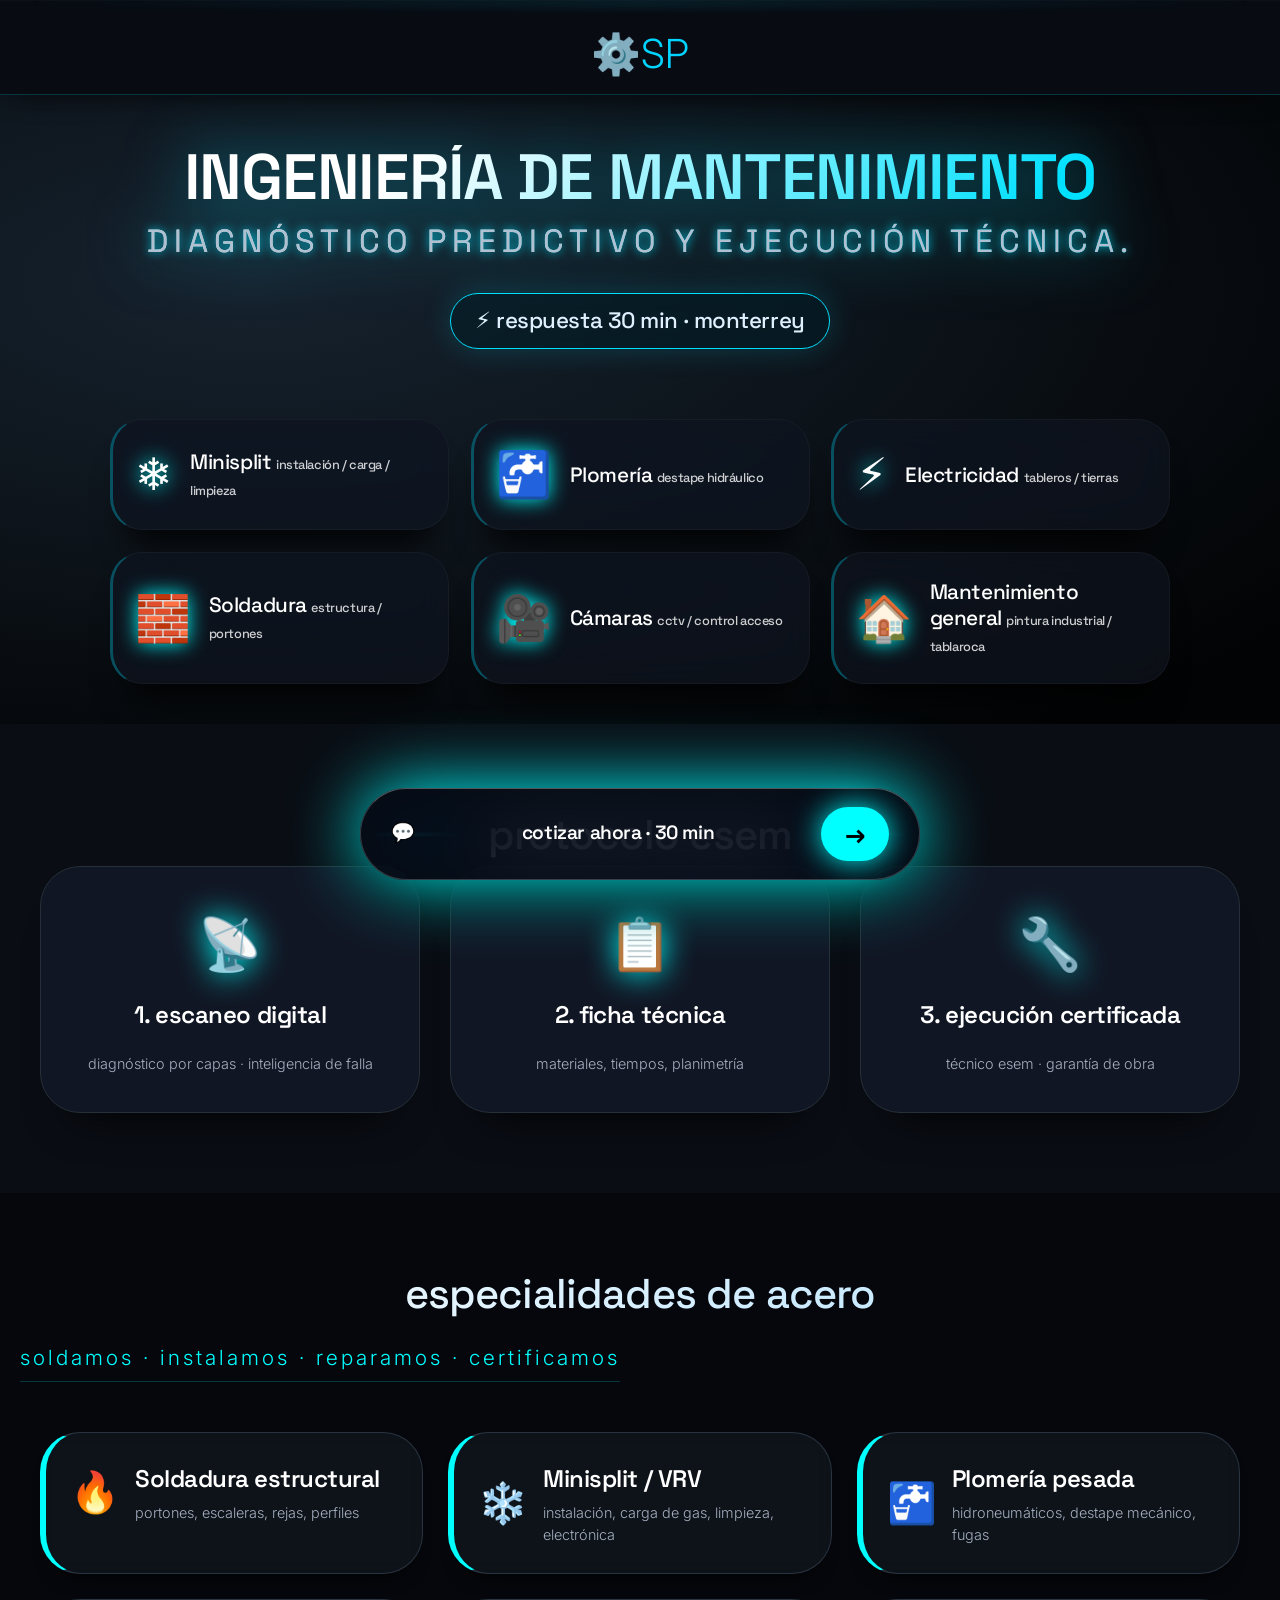
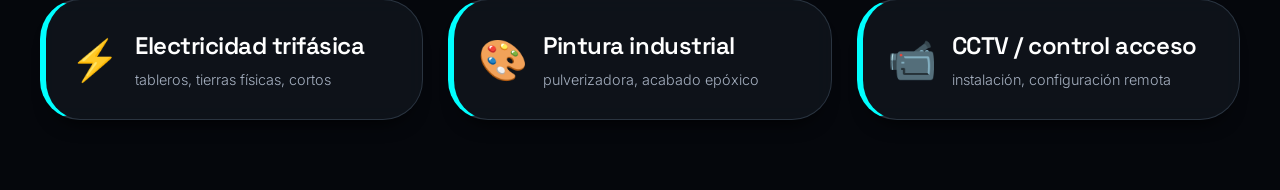
==== commit 65fe13fa: "Update index.html" ====
--- a/index.html
+++ b/index.html
@@ -22,7 +22,7 @@
       --steel-mid: #2b3040;
       --cyan-exothermic: #00e0ff;
       --cyan-deep: #0077be;
-      --cyan-glow: 0 0 15px rgba(0, 224, 255, 0.4);
+      --cyan-glow: 0 0 20px rgba(0, 224, 255, 0.65);
       --glass-edge: rgba(255, 255, 255, 0.04);
       --text-primary: #f0f3f8;
       --text-secondary: #a6b0c0;
@@ -57,8 +57,8 @@
       width: 100%;
       height: 4px;
       background: linear-gradient(90deg, transparent, var(--cyan-exothermic), transparent);
-      filter: blur(4px);
-      opacity: 0.2;
+      filter: blur(6px);
+      opacity: 0.3;
       z-index: 9999;
       animation: scanMotion 8s ease-in-out infinite;
       pointer-events: none;
@@ -66,45 +66,42 @@
 
     @keyframes scanMotion {
       0% { top: -10px; opacity: 0.1; }
-      10% { top: 10%; opacity: 0.3; }
-      20% { top: 30%; opacity: 0.3; }
-      30% { top: 50%; opacity: 0.4; }
-      40% { top: 70%; opacity: 0.3; }
-      50% { top: 90%; opacity: 0.2; }
+      10% { top: 10%; opacity: 0.4; }
+      20% { top: 30%; opacity: 0.4; }
+      30% { top: 50%; opacity: 0.6; }
+      40% { top: 70%; opacity: 0.4; }
+      50% { top: 90%; opacity: 0.3; }
       60% { top: 70%; opacity: 0.2; }
-      70% { top: 50%; opacity: 0.2; }
+      70% { top: 50%; opacity: 0.3; }
       80% { top: 30%; opacity: 0.2; }
       90% { top: 10%; opacity: 0.2; }
       100% { top: -10px; opacity: 0.1; }
     }
 
-    /* Header con barra semitransparente - integrado */
     .header {
-      padding: 16px 20px;
+      padding: 24px 20px 10px;
       text-align: center;
-      background: rgba(8, 11, 18, 0.7);
-      backdrop-filter: blur(12px);
-      -webkit-backdrop-filter: blur(12px);
-      border-bottom: 1px solid rgba(0, 224, 255, 0.15);
-      box-shadow: 0 4px 20px -10px #000;
+      background: #080b12;
+      border-bottom: 1px solid rgba(0, 224, 255, 0.2);
+      box-shadow: 0 10px 30px -15px #000, inset 0 1px 0 rgba(255,255,255,0.02);
       position: relative;
       z-index: 5;
     }
 
     .logo {
-      width: 110px;
+      width: 150px;
       height: auto;
-      filter: drop-shadow(0 0 8px var(--cyan-exothermic)) brightness(1.2);
-      transition: filter 0.3s ease;
+      filter: drop-shadow(0 0 18px var(--cyan-exothermic)) brightness(1.4) contrast(1.1);
+      transition: filter 0.4s, transform 0.2s;
     }
 
     .logo:hover {
-      filter: drop-shadow(0 0 15px #fff) drop-shadow(0 0 10px var(--cyan-exothermic)) brightness(1.4);
+      filter: drop-shadow(0 0 32px #fff) drop-shadow(0 0 20px var(--cyan-exothermic)) brightness(1.6);
       transform: scale(1.02);
     }
 
     .hero {
-      padding: 40px 20px 40px;
+      padding: 50px 20px 40px;
       text-align: center;
       background: radial-gradient(ellipse at 20% 30%, #16222e, #020304 90%);
       position: relative;
@@ -122,7 +119,7 @@
       -webkit-background-clip: text;
       -webkit-text-fill-color: transparent;
       background-clip: text;
-      filter: drop-shadow(0 0 15px rgba(0,224,255,0.3));
+      filter: drop-shadow(0 0 30px rgba(0,224,255,0.5));
     }
 
     .hero h1 span {
@@ -133,21 +130,21 @@
       color: var(--text-secondary);
       background: none;
       -webkit-text-fill-color: #b0c0d0;
-      text-shadow: 0 0 6px var(--cyan-exothermic);
+      text-shadow: 0 0 10px var(--cyan-exothermic);
       margin-top: 16px;
     }
 
     .hero p {
-      font-size: 1.3rem;
-      margin: 30px 0 20px;
+      font-size: 1.4rem;
+      margin: 36px 0 20px;
       display: inline-flex;
       align-items: center;
       gap: 10px;
-      background: rgba(0,30,40,0.4);
-      padding: 8px 22px;
+      background: rgba(0,30,40,0.5);
+      padding: 10px 24px;
       border-radius: 60px;
-      border: 1px solid rgba(0,224,255,0.3);
-      box-shadow: 0 0 15px rgba(0,224,255,0.15);
+      border: 1px solid var(--cyan-exothermic);
+      box-shadow: 0 0 30px rgba(0,224,255,0.2);
       backdrop-filter: blur(8px);
       color: #e0f0ff;
     }
@@ -157,31 +154,32 @@
       grid-template-columns: repeat(auto-fit, minmax(280px, 1fr));
       gap: 22px;
       max-width: 1100px;
-      margin: 40px auto 0;
+      margin: 50px auto 0;
       padding: 0 20px;
     }
 
     .service-btn {
-      background: rgba(20, 25, 35, 0.5);
-      backdrop-filter: blur(12px) saturate(180%);
-      -webkit-backdrop-filter: blur(12px) saturate(180%);
-      border: 1px solid rgba(255, 255, 255, 0.05);
+      background: rgba(16, 20, 30, 0.7);
+      backdrop-filter: blur(16px) saturate(200%);
+      -webkit-backdrop-filter: blur(16px) saturate(200%);
+      border: 1px solid var(--glass-edge);
       border-left: 3px solid rgba(0,224,255,0.3);
-      padding: 24px 20px;
+      padding: 26px 22px;
       border-radius: 32px;
       color: white;
-      font-size: 1.2rem;
+      font-size: 1.3rem;
       font-weight: 500;
       cursor: pointer;
-      transition: all 0.3s ease;
+      transition: all 0.35s cubic-bezier(0.22, 0.97, 0.3, 1.1);
       position: relative;
       overflow: hidden;
       text-align: left;
       display: flex;
       align-items: center;
-      gap: 16px;
-      box-shadow: 0 15px 25px -15px #000;
+      gap: 18px;
+      box-shadow: 0 30px 35px -20px #000, 0 0 0 1px rgba(0,224,255,0) inset;
       transform: perspective(800px) rotateX(0deg) rotateY(0deg) scale(1);
+      z-index: 2;
     }
 
     .service-btn::before {
@@ -191,7 +189,7 @@
       left: -150%;
       width: 100%;
       height: 100%;
-      background: linear-gradient(90deg, transparent, rgba(255,255,255,0.04), transparent);
+      background: linear-gradient(90deg, transparent, rgba(255,255,255,0.06), transparent);
       transform: skewX(-20deg);
       transition: left 0.6s;
       pointer-events: none;
@@ -201,20 +199,44 @@
       left: 150%;
     }
 
+    .service-btn::after {
+      content: '';
+      position: absolute;
+      bottom: 0;
+      left: 0;
+      width: 100%;
+      height: 2px;
+      background: linear-gradient(90deg, transparent, var(--cyan-exothermic), transparent);
+      filter: blur(4px);
+      opacity: 0;
+      transition: opacity 0.3s;
+    }
+
+    .service-btn:hover::after {
+      opacity: 0.8;
+      animation: scanPulse 2s infinite;
+    }
+
+    @keyframes scanPulse {
+      0% { opacity: 0.4; bottom: 0; }
+      50% { opacity: 1; bottom: 5px; }
+      100% { opacity: 0.4; bottom: 0; }
+    }
+
     .service-btn:hover {
-      transform: perspective(800px) rotateX(1deg) rotateY(-0.5deg) scale(1.02) translateY(-3px);
+      transform: perspective(800px) rotateX(1.5deg) rotateY(-0.8deg) scale(1.03) translateY(-6px);
       border-left: 3px solid var(--cyan-exothermic);
-      box-shadow: 0 20px 30px -15px black, 0 0 20px rgba(0,224,255,0.2);
-      background: rgba(28, 34, 48, 0.8);
+      box-shadow: 0 30px 40px -15px black, 0 0 40px var(--cyan-exothermic);
+      background: rgba(28, 34, 48, 0.9);
     }
 
     .service-icon {
-      font-size: 2.5rem;
-      filter: drop-shadow(0 0 8px cyan);
+      font-size: 2.8rem;
+      filter: drop-shadow(0 0 10px cyan);
     }
 
     .service-btn small {
-      font-size: 0.75rem;
+      font-size: 0.8rem;
       opacity: 0.8;
     }
 
@@ -224,7 +246,7 @@
     }
     
     .section-title {
-      font-size: 2.4rem;
+      font-size: 2.6rem;
       text-align: center;
       background: linear-gradient(135deg, #fff, #b0e0ff);
       -webkit-background-clip: text;
@@ -234,13 +256,13 @@
     
     .section-subtitle {
       text-align: center;
-      color: rgba(0,224,255,0.7);
-      font-size: 1.1rem;
-      letter-spacing: 2px;
-      margin-bottom: 40px;
+      color: cyan;
+      font-size: 1.3rem;
+      letter-spacing: 3px;
+      margin-bottom: 50px;
       border-bottom: 1px solid rgba(0,255,255,0.2);
       display: inline-block;
-      padding-bottom: 6px;
+      padding-bottom: 8px;
       width: auto;
       margin-left: auto;
       margin-right: auto;
@@ -255,49 +277,47 @@
     }
 
     .service-card {
-      background: rgba(20,28,36,0.4);
-      backdrop-filter: blur(8px);
-      -webkit-backdrop-filter: blur(8px);
-      border: 1px solid rgba(255,255,255,0.05);
-      border-left: 6px solid rgba(0,224,255,0.5);
+      background: rgba(20,28,36,0.6);
+      backdrop-filter: blur(10px);
+      border: 1px solid #2a3440;
+      border-left: 6px solid cyan;
       border-radius: 40px;
       padding: 0;
       transition: all 0.3s ease;
-      box-shadow: 0 10px 20px -10px #000;
+      box-shadow: 0 15px 20px -15px #000;
       overflow: hidden;
       cursor: pointer;
     }
     
     .service-card.expanded {
-      background: rgba(25, 35, 45, 0.8);
-      backdrop-filter: blur(12px);
+      background: rgba(25, 35, 45, 0.9);
       border-left: 8px solid var(--cyan-exothermic);
-      box-shadow: 0 0 25px rgba(0,224,255,0.15);
+      box-shadow: 0 0 40px rgba(0,224,255,0.2);
     }
 
     .card-header {
-      padding: 24px 20px;
+      padding: 28px 24px;
       display: flex;
       align-items: center;
       gap: 15px;
     }
     
     .card-header .service-item-icon {
-      font-size: 2.2rem;
-      min-width: 45px;
+      font-size: 2.5rem;
+      min-width: 50px;
       text-align: center;
     }
     
     .card-header h3 {
-      font-size: 1.3rem;
+      font-size: 1.5rem;
       font-weight: 600;
       color: white;
     }
     
     .card-header p {
       color: #a6b0c0;
-      font-size: 0.85rem;
-      margin-top: 4px;
+      font-size: 0.9rem;
+      margin-top: 5px;
     }
 
     .technical-layer {
@@ -305,27 +325,27 @@
       opacity: 0;
       overflow: hidden;
       transition: max-height 0.5s cubic-bezier(0.4, 0, 0.2, 1), opacity 0.3s ease, padding 0.3s;
-      padding: 0 20px;
+      padding: 0 24px;
       background: rgba(0,0,0,0.2);
     }
     
     .service-card.expanded .technical-layer {
       max-height: 300px;
       opacity: 1;
-      padding: 0 20px 20px 20px;
+      padding: 0 24px 24px 24px;
     }
 
     .subservice-chip {
       background: rgba(0,224,255,0.08);
       border: 1px solid rgba(0,224,255,0.2);
       border-radius: 40px;
-      padding: 0.4rem 1.2rem;
-      font-size: 0.85rem;
+      padding: 0.5rem 1.2rem;
+      font-size: 0.9rem;
       color: #cce0ff;
       transition: 0.15s;
       display: inline-block;
-      margin-right: 6px;
-      margin-bottom: 6px;
+      margin-right: 8px;
+      margin-bottom: 8px;
     }
     
     .subservice-chip:hover {
@@ -336,48 +356,48 @@
 
     .card-cta {
       background: transparent;
-      border: 1px solid rgba(0,224,255,0.5);
+      border: 1px solid var(--cyan-exothermic);
       color: var(--cyan-exothermic);
-      padding: 10px 18px;
+      padding: 12px 20px;
       border-radius: 40px;
       font-weight: 600;
-      font-size: 0.9rem;
+      font-size: 1rem;
       transition: all 0.2s;
       cursor: pointer;
       display: inline-flex;
       align-items: center;
-      gap: 8px;
-      margin-top: 12px;
+      gap: 10px;
+      margin-top: 15px;
       width: 100%;
       justify-content: center;
     }
     
     .card-cta:hover {
-      background: rgba(0,224,255,0.1);
-      color: white;
-      box-shadow: 0 0 20px rgba(0,224,255,0.2);
+      background: var(--cyan-exothermic);
+      color: #050505;
+      box-shadow: 0 0 30px var(--cyan-exothermic);
     }
 
     .trust-section {
-      padding: 70px 20px;
+      padding: 80px 20px;
       background: #0a0d14;
       position: relative;
     }
 
     .trust-title {
-      font-size: 2.4rem;
+      font-size: 2.6rem;
       font-weight: 550;
       display: flex;
       align-items: center;
       justify-content: center;
-      gap: 20px;
+      gap: 24px;
       color: white;
     }
     .trust-title:before, .trust-title:after {
       content: '';
-      height: 2px;
-      width: 70px;
-      background: linear-gradient(90deg, transparent, rgba(0,224,255,0.5), transparent);
+      height: 3px;
+      width: 90px;
+      background: linear-gradient(90deg, transparent, cyan, transparent);
       filter: blur(1px);
     }
 
@@ -385,36 +405,36 @@
       display: flex;
       flex-wrap: wrap;
       justify-content: center;
-      gap: 25px;
-      max-width: 1100px;
+      gap: 30px;
+      max-width: 1200px;
       margin: 0 auto;
     }
     .protocol-step {
-      background: rgba(17, 22, 36, 0.6);
-      backdrop-filter: blur(8px);
-      border: 1px solid rgba(255,255,255,0.05);
+      background: #111624;
+      border: 1px solid #263038;
       border-radius: 40px;
-      padding: 30px 24px;
-      flex: 1 1 240px;
+      padding: 38px 28px;
+      flex: 1 1 260px;
+      backdrop-filter: blur(10px);
       transition: 0.3s;
-      box-shadow: 0 20px 30px -20px black;
+      box-shadow: 0 35px 45px -35px black, 0 0 0 1px rgba(0,224,255,0) inset;
       position: relative;
       text-align: center;
     }
     .protocol-step:hover {
-      border-color: rgba(0,224,255,0.4);
-      box-shadow: 0 0 30px rgba(0,224,255,0.1), 0 20px 30px -20px black;
-      transform: translateY(-5px);
-    }
-    .step-icon { font-size: 2.8rem; filter: drop-shadow(0 0 12px cyan); }
+      border-color: cyan;
+      box-shadow: 0 0 50px rgba(0,224,255,0.2), 0 25px 30px -20px black;
+      transform: translateY(-8px);
+    }
+    .step-icon { font-size: 3.2rem; filter: drop-shadow(0 0 16px cyan); }
 
     .modal-overlay {
       display: none;
       position: fixed;
       inset: 0;
       background: rgba(0,0,0,0.85);
-      backdrop-filter: blur(20px) saturate(200%);
-      -webkit-backdrop-filter: blur(20px) saturate(200%);
+      backdrop-filter: blur(24px) saturate(250%);
+      -webkit-backdrop-filter: blur(24px) saturate(250%);
       z-index: 3000;
       justify-content: center;
       align-items: center;
@@ -422,51 +442,51 @@
     }
 
     .modal-content {
-      background: rgba(12, 16, 26, 0.7);
-      backdrop-filter: blur(24px);
-      -webkit-backdrop-filter: blur(24px);
-      border: 1px solid rgba(255,255,255,0.08);
-      border-top: 1px solid rgba(255,255,255,0.15);
+      background: rgba(8, 12, 22, 0.75);
+      backdrop-filter: blur(30px);
+      -webkit-backdrop-filter: blur(30px);
+      border: 1px solid rgba(255,255,255,0.1);
+      border-top: 1px solid rgba(255,255,255,0.2);
       border-radius: 48px;
-      padding: 32px 28px;
+      padding: 36px 32px;
       max-width: 640px;
       width: 100%;
-      box-shadow: 0 0 60px rgba(0,224,255,0.2), 0 25px 40px #000;
-      animation: sapphireRise 0.4s ease;
+      box-shadow: 0 0 100px rgba(0,224,255,0.3), 0 30px 50px #000;
+      animation: sapphireRise 0.5s ease;
       position: relative;
     }
 
     @keyframes sapphireRise {
       0% { opacity: 0; transform: scale(0.96) translateY(20px); backdrop-filter: blur(0); }
-      100% { opacity: 1; transform: scale(1) translateY(0); backdrop-filter: blur(24px); }
+      100% { opacity: 1; transform: scale(1) translateY(0); backdrop-filter: blur(30px); }
     }
 
     .close-modal {
       position: absolute;
-      top: 24px; right: 28px;
-      font-size: 2.2rem;
+      top: 28px; right: 32px;
+      font-size: 2.4rem;
       color: #a0b0c0;
       cursor: pointer;
       transition: 0.2s;
       line-height: 1;
     }
-    .close-modal:hover { color: white; text-shadow: 0 0 20px cyan; transform: rotate(90deg); }
+    .close-modal:hover { color: white; text-shadow: 0 0 30px cyan; transform: rotate(90deg); }
 
     .modal-title {
       color: white;
-      font-size: 2rem;
+      font-size: 2.2rem;
       font-weight: 500;
       display: flex;
       align-items: center;
-      gap: 14px;
+      gap: 16px;
       border-bottom: 2px solid rgba(0,224,255,0.4);
-      padding-bottom: 20px;
-      margin-bottom: 20px;
+      padding-bottom: 24px;
+      margin-bottom: 24px;
       text-transform: uppercase;
       letter-spacing: -1px;
     }
 
-    #modalIcon { font-size: 2.4rem; filter: drop-shadow(0 0 10px cyan); }
+    #modalIcon { font-size: 2.6rem; filter: drop-shadow(0 0 12px cyan); }
 
     .question-label {
       text-transform: uppercase;
@@ -474,21 +494,21 @@
       letter-spacing: 1px;
       color: #aaf0ff;
       border-left: 5px solid var(--cyan-exothermic);
-      padding-left: 14px;
-      margin-bottom: 14px;
+      padding-left: 16px;
+      margin-bottom: 16px;
     }
 
     .options-grid {
       display: grid;
-      grid-template-columns: repeat(auto-fit, minmax(130px, 1fr));
-      gap: 8px;
+      grid-template-columns: repeat(auto-fit, minmax(140px, 1fr));
+      gap: 10px;
     }
 
     .option-btn {
-      background: rgba(26, 30, 44, 0.7);
-      border: 1px solid rgba(255,255,255,0.05);
+      background: #1a1e2c;
+      border: 1px solid #2f3a4a;
       border-radius: 40px;
-      padding: 14px 10px;
+      padding: 16px 12px;
       font-weight: 400;
       transition: all 0.15s;
       color: #d0e0f0;
@@ -496,42 +516,42 @@
       text-align: center;
     }
     .option-btn:hover {
-      border-color: rgba(0,224,255,0.5);
-      background: rgba(0,224,255,0.05);
-      box-shadow: 0 0 15px rgba(0,224,255,0.2);
+      border-color: cyan;
+      background: #1f2b3c;
+      box-shadow: 0 0 22px cyan;
     }
     .option-btn.selected {
-      background: rgba(0,224,255,0.15);
-      border-color: var(--cyan-exothermic);
-      color: white;
+      background: cyan;
+      color: #050505;
       font-weight: 600;
-      box-shadow: 0 0 20px rgba(0,224,255,0.3);
+      box-shadow: 0 0 35px cyan;
+      border-color: white;
     }
 
     .modal-nav {
       display: flex;
       justify-content: space-between;
       align-items: center;
-      margin-top: 24px;
-      gap: 8px;
+      margin-top: 28px;
+      gap: 10px;
     }
 
     .nav-btn {
       background: transparent;
-      border: 1px solid rgba(255,255,255,0.15);
+      border: 1px solid rgba(255,255,255,0.2);
       color: white;
-      padding: 10px 20px;
+      padding: 12px 24px;
       border-radius: 40px;
       font-weight: 600;
       cursor: pointer;
       transition: all 0.2s;
       display: flex;
       align-items: center;
-      gap: 6px;
+      gap: 8px;
     }
     .nav-btn:hover:not(:disabled) {
       border-color: var(--cyan-exothermic);
-      box-shadow: 0 0 15px rgba(0,224,255,0.2);
+      box-shadow: 0 0 20px cyan;
     }
     .nav-btn:disabled {
       opacity: 0.3;
@@ -542,77 +562,76 @@
       background: #1c2a28;
       border: 1px solid var(--whatsapp-solid);
       border-radius: 60px;
-      padding: 14px 20px;
-      font-size: 1.1rem;
+      padding: 16px 24px;
+      font-size: 1.2rem;
       font-weight: 600;
       transition: 0.2s;
-      box-shadow: 0 8px 18px -5px #000;
+      box-shadow: 0 10px 25px -5px #000;
       cursor: pointer;
       color: white;
       width: 100%;
-      margin-top: 16px;
+      margin-top: 20px;
     }
     .whatsapp-btn:not(:disabled) {
       background: linear-gradient(145deg, #075e54, #128c7e);
-      box-shadow: 0 0 20px rgba(37, 211, 102, 0.4), 0 8px 15px black;
+      box-shadow: 0 0 35px #25d366, 0 10px 20px black;
     }
     .whatsapp-btn:not(:disabled):hover { transform: scale(1.02); background: #1bbd7a; }
     .whatsapp-btn:disabled { opacity: 0.4; cursor: not-allowed; }
 
-    /* Sticky CTA más elegante */
     .sticky-cta {
       position: fixed;
       bottom: 20px;
       left: 20px;
       right: 20px;
-      max-width: 500px;
+      max-width: 560px;
       margin: 0 auto;
-      background: rgba(12, 18, 26, 0.75);
-      backdrop-filter: blur(24px) saturate(250%);
-      -webkit-backdrop-filter: blur(24px) saturate(250%);
-      border: 1px solid rgba(255,255,255,0.1);
-      border-top: 1px solid rgba(255,255,255,0.2);
+      background: rgba(6, 12, 20, 0.7);
+      backdrop-filter: blur(35px) saturate(300%);
+      -webkit-backdrop-filter: blur(35px);
+      border: 1px solid rgba(255,255,255,0.2);
+      border-top: 1px solid rgba(255,255,255,0.3);
       border-radius: 80px;
-      padding: 14px 26px;
+      padding: 18px 30px;
       display: flex;
       align-items: center;
       justify-content: space-between;
-      box-shadow: 0 0 30px rgba(0,224,255,0.25), 0 15px 30px -10px black;
+      box-shadow: 0 0 70px cyan, 0 20px 40px black;
       z-index: 2000;
       color: white;
+      font-size: 1.2rem;
       font-weight: 600;
       cursor: pointer;
       transition: 0.25s;
     }
     .sticky-cta:hover {
-      border-color: rgba(255,255,255,0.3);
-      box-shadow: 0 0 40px rgba(0,224,255,0.3), 0 20px 35px -10px black;
-      transform: scale(1.01);
+      border-color: white;
+      box-shadow: 0 0 100px cyan, 0 25px 45px black;
+      transform: scale(1.02);
     }
     .sticky-cta span:last-child {
-      background: var(--cyan-exothermic);
+      background: cyan;
       color: #000;
-      padding: 6px 20px;
+      padding: 8px 24px;
       border-radius: 60px;
-      font-size: 1.3rem;
+      font-size: 1.6rem;
       font-weight: 700;
-      box-shadow: 0 0 20px rgba(0,224,255,0.3);
+      box-shadow: 0 0 30px cyan;
     }
 
     @media (max-width: 600px) {
-      .modal-content { padding: 22px 16px; }
+      .modal-content { padding: 26px 18px; }
       .options-grid { grid-template-columns: 1fr; }
-      .sticky-cta { padding: 10px 18px; }
-      .sticky-cta span:last-child { padding: 5px 14px; }
+      .sticky-cta { padding: 12px 18px; }
+      .sticky-cta span:last-child { padding: 5px 16px; }
       .service-card .card-header { flex-direction: column; text-align: center; }
     }
   </style>
 </head>
 <body>
-  <!-- Header con barra semitransparente - integrado -->
   <header class="header">
     <img src="https://raw.githubusercontent.com/jesusvilla091921-create/multiservicios-sp/main/logo.png" alt="Multiservicios SP" class="logo" onerror="this.style.display='none'; this.nextElementSibling.style.display='inline';" />
-    <span style="display:none; font-size:2rem; color:#00d4ff;">⚙️SP</span>
+    <span style="display:none; font-size:2.5rem; color:#00d4ff;">⚙️SP</span>
   </header>
 
   <section class="hero">
@@ -638,8 +657,8 @@
           <p>diagnóstico por capas · inteligencia de falla</p>
         </div>
         <div class="technical-layer" onclick="event.stopPropagation()">
-          <div style="padding:12px 0;">
-            <p class="text-sp-gray" style="color:#aaa;">Análisis con termografía, ultrasonido y vibraciones.</p>
+          <div style="padding:15px 0;">
+            <p class="text-sp-gray">Análisis con termografía, ultrasonido y vibraciones. Detección de fallas incipientes.</p>
             <button class="card-cta" onclick="openModal('general'); event.stopPropagation();">
               <i class="fa-regular fa-clipboard"></i> SOLICITAR ESCANEO
             </button>
@@ -654,8 +673,8 @@
           <p>materiales, tiempos, planimetría</p>
         </div>
         <div class="technical-layer" onclick="event.stopPropagation()">
-          <div style="padding:12px 0;">
-            <p class="text-sp-gray" style="color:#aaa;">Documento con alcance, especificaciones y cronograma.</p>
+          <div style="padding:15px 0;">
+            <p class="text-sp-gray">Documento con alcance, especificaciones, normas aplicables y cronograma.</p>
             <button class="card-cta" onclick="openModal('general'); event.stopPropagation();">
               <i class="fa-regular fa-file-lines"></i> VER FORMATO
             </button>
@@ -670,8 +689,8 @@
           <p>técnico esem · garantía de obra</p>
         </div>
         <div class="technical-layer" onclick="event.stopPropagation()">
-          <div style="padding:12px 0;">
-            <p class="text-sp-gray" style="color:#aaa;">Personal certificado ESEM. Garantía de 12 meses.</p>
+          <div style="padding:15px 0;">
+            <p class="text-sp-gray">Personal con certificación ESEM. Garantía de 12 meses en todos los trabajos.</p>
             <button class="card-cta" onclick="openModal('general'); event.stopPropagation();">
               <i class="fa-regular fa-certificate"></i> VER CERTIFICACIONES
             </button>
@@ -905,7 +924,7 @@
       currentStep = 0;
       
       const cfg = serviceConfig[key];
-      totalSteps = cfg.questions.length + 3; // 4 preguntas + 3 datos cliente = 7
+      totalSteps = cfg.questions.length + 3;
       
       document.getElementById('modalIcon').innerText = cfg.icon;
       document.getElementById('modalServiceName').innerText = cfg.name;
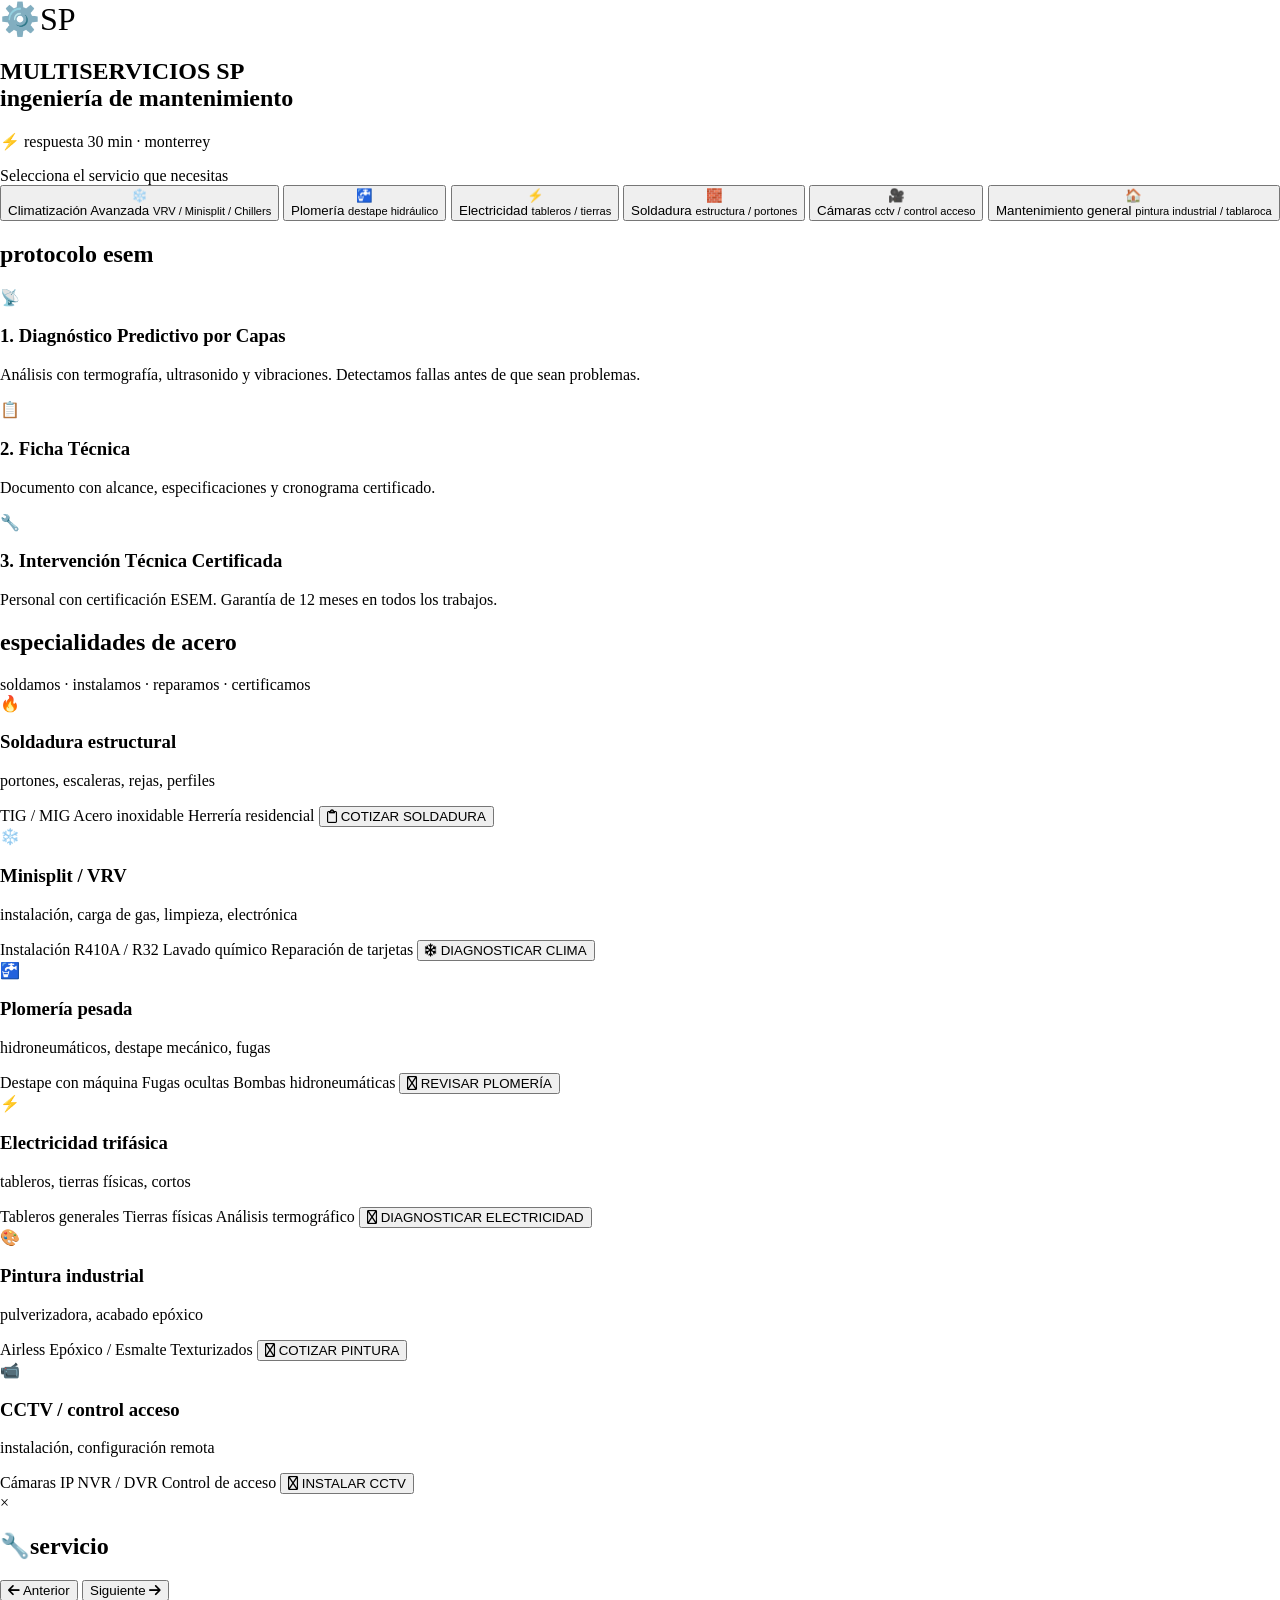
==== commit 10afc4f3: "perf: acelera integrador con cache API, dedupe y precarga de datos/modulos" ====
--- a/index.html
+++ b/index.html
@@ -6,639 +6,27 @@
   <title>Multiservicios SP · ingeniería de mantenimiento</title>
   <link rel="preconnect" href="https://fonts.googleapis.com">
   <link rel="preconnect" href="https://fonts.gstatic.com" crossorigin>
-  <link href="https://fonts.googleapis.com/css2?family=Inter:opsz,wght@14..32,300;14..32,500;14..32,700&family=Space+Grotesk:wght@400;500;600&display=swap" rel="stylesheet">
+  <link rel="preconnect" href="https://script.google.com" crossorigin>
+  <link rel="preconnect" href="https://script.googleusercontent.com" crossorigin>
+  <link href="https://fonts.googleapis.com/css2?family=Inter:opsz,wght@14..32,300;14..32,500;14..32,600;14..32,700&display=swap" rel="stylesheet">
   <link rel="stylesheet" href="https://cdnjs.cloudflare.com/ajax/libs/font-awesome/6.4.0/css/all.min.css">
-  <style>
-    * {
-      margin: 0;
-      padding: 0;
-      box-sizing: border-box;
-    }
-
-    :root {
-      --black-hole: #030405;
-      --steel-abs: #12141c;
-      --steel-dark: #1c1f2c;
-      --steel-mid: #2b3040;
-      --cyan-exothermic: #00e0ff;
-      --cyan-deep: #0077be;
-      --cyan-glow: 0 0 20px rgba(0, 224, 255, 0.65);
-      --glass-edge: rgba(255, 255, 255, 0.04);
-      --text-primary: #f0f3f8;
-      --text-secondary: #a6b0c0;
-      --whatsapp-solid: #25d366;
-      --whatsapp-dim: #128c7e;
-      --panel-bg: rgba(6, 8, 14, 0.85);
-      --scanner-line: rgba(0, 224, 255, 0.25);
-      --font-display: 'Space Grotesk', 'Inter', system-ui, sans-serif;
-      --font-body: 'Inter', 'Segoe UI', sans-serif;
-    }
-
-    body {
-      background: var(--black-hole);
-      color: var(--text-primary);
-      font-family: var(--font-body);
-      font-weight: 300;
-      line-height: 1.5;
-      overflow-x: hidden;
-    }
-
-    h1, h2, h3, .hero p, .service-btn, .modal-title, .trust-title, .section-title, .protocol-step h3, .sticky-cta {
-      font-family: var(--font-display);
-      font-weight: 500;
-      letter-spacing: -0.02em;
-    }
-
-    body::after {
-      content: '';
-      position: fixed;
-      top: 0;
-      left: 0;
-      width: 100%;
-      height: 4px;
-      background: linear-gradient(90deg, transparent, var(--cyan-exothermic), transparent);
-      filter: blur(6px);
-      opacity: 0.3;
-      z-index: 9999;
-      animation: scanMotion 8s ease-in-out infinite;
-      pointer-events: none;
-    }
-
-    @keyframes scanMotion {
-      0% { top: -10px; opacity: 0.1; }
-      10% { top: 10%; opacity: 0.4; }
-      20% { top: 30%; opacity: 0.4; }
-      30% { top: 50%; opacity: 0.6; }
-      40% { top: 70%; opacity: 0.4; }
-      50% { top: 90%; opacity: 0.3; }
-      60% { top: 70%; opacity: 0.2; }
-      70% { top: 50%; opacity: 0.3; }
-      80% { top: 30%; opacity: 0.2; }
-      90% { top: 10%; opacity: 0.2; }
-      100% { top: -10px; opacity: 0.1; }
-    }
-
-    .header {
-      padding: 24px 20px 10px;
-      text-align: center;
-      background: #080b12;
-      border-bottom: 1px solid rgba(0, 224, 255, 0.2);
-      box-shadow: 0 10px 30px -15px #000, inset 0 1px 0 rgba(255,255,255,0.02);
-      position: relative;
-      z-index: 5;
-    }
-
-    .logo {
-      width: 150px;
-      height: auto;
-      filter: drop-shadow(0 0 18px var(--cyan-exothermic)) brightness(1.4) contrast(1.1);
-      transition: filter 0.4s, transform 0.2s;
-    }
-
-    .logo:hover {
-      filter: drop-shadow(0 0 32px #fff) drop-shadow(0 0 20px var(--cyan-exothermic)) brightness(1.6);
-      transform: scale(1.02);
-    }
-
-    .hero {
-      padding: 50px 20px 40px;
-      text-align: center;
-      background: radial-gradient(ellipse at 20% 30%, #16222e, #020304 90%);
-      position: relative;
-      isolation: isolate;
-    }
-
-    .hero h1 {
-      font-size: clamp(2.4rem, 10vw, 4rem);
-      font-weight: 600;
-      line-height: 1.0;
-      text-transform: uppercase;
-      color: #ffffff;
-      text-wrap: balance;
-      background: linear-gradient(135deg, #fff 30%, var(--cyan-exothermic) 80%);
-      -webkit-background-clip: text;
-      -webkit-text-fill-color: transparent;
-      background-clip: text;
-      filter: drop-shadow(0 0 30px rgba(0,224,255,0.5));
-    }
-
-    .hero h1 span {
-      display: block;
-      font-size: 0.5em;
-      font-weight: 400;
-      letter-spacing: 6px;
-      color: var(--text-secondary);
-      background: none;
-      -webkit-text-fill-color: #b0c0d0;
-      text-shadow: 0 0 10px var(--cyan-exothermic);
-      margin-top: 16px;
-    }
-
-    .hero p {
-      font-size: 1.4rem;
-      margin: 36px 0 20px;
-      display: inline-flex;
-      align-items: center;
-      gap: 10px;
-      background: rgba(0,30,40,0.5);
-      padding: 10px 24px;
-      border-radius: 60px;
-      border: 1px solid var(--cyan-exothermic);
-      box-shadow: 0 0 30px rgba(0,224,255,0.2);
-      backdrop-filter: blur(8px);
-      color: #e0f0ff;
-    }
-
-    .services-grid {
-      display: grid;
-      grid-template-columns: repeat(auto-fit, minmax(280px, 1fr));
-      gap: 22px;
-      max-width: 1100px;
-      margin: 50px auto 0;
-      padding: 0 20px;
-    }
-
-    .service-btn {
-      background: rgba(16, 20, 30, 0.7);
-      backdrop-filter: blur(16px) saturate(200%);
-      -webkit-backdrop-filter: blur(16px) saturate(200%);
-      border: 1px solid var(--glass-edge);
-      border-left: 3px solid rgba(0,224,255,0.3);
-      padding: 26px 22px;
-      border-radius: 32px;
-      color: white;
-      font-size: 1.3rem;
-      font-weight: 500;
-      cursor: pointer;
-      transition: all 0.35s cubic-bezier(0.22, 0.97, 0.3, 1.1);
-      position: relative;
-      overflow: hidden;
-      text-align: left;
-      display: flex;
-      align-items: center;
-      gap: 18px;
-      box-shadow: 0 30px 35px -20px #000, 0 0 0 1px rgba(0,224,255,0) inset;
-      transform: perspective(800px) rotateX(0deg) rotateY(0deg) scale(1);
-      z-index: 2;
-    }
-
-    .service-btn::before {
-      content: '';
-      position: absolute;
-      top: 0;
-      left: -150%;
-      width: 100%;
-      height: 100%;
-      background: linear-gradient(90deg, transparent, rgba(255,255,255,0.06), transparent);
-      transform: skewX(-20deg);
-      transition: left 0.6s;
-      pointer-events: none;
-    }
-
-    .service-btn:hover::before {
-      left: 150%;
-    }
-
-    .service-btn::after {
-      content: '';
-      position: absolute;
-      bottom: 0;
-      left: 0;
-      width: 100%;
-      height: 2px;
-      background: linear-gradient(90deg, transparent, var(--cyan-exothermic), transparent);
-      filter: blur(4px);
-      opacity: 0;
-      transition: opacity 0.3s;
-    }
-
-    .service-btn:hover::after {
-      opacity: 0.8;
-      animation: scanPulse 2s infinite;
-    }
-
-    @keyframes scanPulse {
-      0% { opacity: 0.4; bottom: 0; }
-      50% { opacity: 1; bottom: 5px; }
-      100% { opacity: 0.4; bottom: 0; }
-    }
-
-    .service-btn:hover {
-      transform: perspective(800px) rotateX(1.5deg) rotateY(-0.8deg) scale(1.03) translateY(-6px);
-      border-left: 3px solid var(--cyan-exothermic);
-      box-shadow: 0 30px 40px -15px black, 0 0 40px var(--cyan-exothermic);
-      background: rgba(28, 34, 48, 0.9);
-    }
-
-    .service-icon {
-      font-size: 2.8rem;
-      filter: drop-shadow(0 0 10px cyan);
-    }
-
-    .service-btn small {
-      font-size: 0.8rem;
-      opacity: 0.8;
-    }
-
-    .services-detail {
-      padding: 70px 20px;
-      background: #05070c;
-    }
-    
-    .section-title {
-      font-size: 2.6rem;
-      text-align: center;
-      background: linear-gradient(135deg, #fff, #b0e0ff);
-      -webkit-background-clip: text;
-      -webkit-text-fill-color: transparent;
-      margin-bottom: 1rem;
-    }
-    
-    .section-subtitle {
-      text-align: center;
-      color: cyan;
-      font-size: 1.3rem;
-      letter-spacing: 3px;
-      margin-bottom: 50px;
-      border-bottom: 1px solid rgba(0,255,255,0.2);
-      display: inline-block;
-      padding-bottom: 8px;
-      width: auto;
-      margin-left: auto;
-      margin-right: auto;
-    }
-
-    .services-list {
-      max-width: 1200px;
-      margin: 0 auto;
-      display: grid;
-      grid-template-columns: repeat(auto-fit, minmax(300px, 1fr));
-      gap: 25px;
-    }
-
-    .service-card {
-      background: rgba(20,28,36,0.6);
-      backdrop-filter: blur(10px);
-      border: 1px solid #2a3440;
-      border-left: 6px solid cyan;
-      border-radius: 40px;
-      padding: 0;
-      transition: all 0.3s ease;
-      box-shadow: 0 15px 20px -15px #000;
-      overflow: hidden;
-      cursor: pointer;
-    }
-    
-    .service-card.expanded {
-      background: rgba(25, 35, 45, 0.9);
-      border-left: 8px solid var(--cyan-exothermic);
-      box-shadow: 0 0 40px rgba(0,224,255,0.2);
-    }
-
-    .card-header {
-      padding: 28px 24px;
-      display: flex;
-      align-items: center;
-      gap: 15px;
-    }
-    
-    .card-header .service-item-icon {
-      font-size: 2.5rem;
-      min-width: 50px;
-      text-align: center;
-    }
-    
-    .card-header h3 {
-      font-size: 1.5rem;
-      font-weight: 600;
-      color: white;
-    }
-    
-    .card-header p {
-      color: #a6b0c0;
-      font-size: 0.9rem;
-      margin-top: 5px;
-    }
-
-    .technical-layer {
-      max-height: 0;
-      opacity: 0;
-      overflow: hidden;
-      transition: max-height 0.5s cubic-bezier(0.4, 0, 0.2, 1), opacity 0.3s ease, padding 0.3s;
-      padding: 0 24px;
-      background: rgba(0,0,0,0.2);
-    }
-    
-    .service-card.expanded .technical-layer {
-      max-height: 300px;
-      opacity: 1;
-      padding: 0 24px 24px 24px;
-    }
-
-    .subservice-chip {
-      background: rgba(0,224,255,0.08);
-      border: 1px solid rgba(0,224,255,0.2);
-      border-radius: 40px;
-      padding: 0.5rem 1.2rem;
-      font-size: 0.9rem;
-      color: #cce0ff;
-      transition: 0.15s;
-      display: inline-block;
-      margin-right: 8px;
-      margin-bottom: 8px;
-    }
-    
-    .subservice-chip:hover {
-      background: rgba(0,224,255,0.15);
-      border-color: var(--cyan-exothermic);
-      color: white;
-    }
-
-    .card-cta {
-      background: transparent;
-      border: 1px solid var(--cyan-exothermic);
-      color: var(--cyan-exothermic);
-      padding: 12px 20px;
-      border-radius: 40px;
-      font-weight: 600;
-      font-size: 1rem;
-      transition: all 0.2s;
-      cursor: pointer;
-      display: inline-flex;
-      align-items: center;
-      gap: 10px;
-      margin-top: 15px;
-      width: 100%;
-      justify-content: center;
-    }
-    
-    .card-cta:hover {
-      background: var(--cyan-exothermic);
-      color: #050505;
-      box-shadow: 0 0 30px var(--cyan-exothermic);
-    }
-
-    .trust-section {
-      padding: 80px 20px;
-      background: #0a0d14;
-      position: relative;
-    }
-
-    .trust-title {
-      font-size: 2.6rem;
-      font-weight: 550;
-      display: flex;
-      align-items: center;
-      justify-content: center;
-      gap: 24px;
-      color: white;
-    }
-    .trust-title:before, .trust-title:after {
-      content: '';
-      height: 3px;
-      width: 90px;
-      background: linear-gradient(90deg, transparent, cyan, transparent);
-      filter: blur(1px);
-    }
-
-    .protocol-grid {
-      display: flex;
-      flex-wrap: wrap;
-      justify-content: center;
-      gap: 30px;
-      max-width: 1200px;
-      margin: 0 auto;
-    }
-    .protocol-step {
-      background: #111624;
-      border: 1px solid #263038;
-      border-radius: 40px;
-      padding: 38px 28px;
-      flex: 1 1 260px;
-      backdrop-filter: blur(10px);
-      transition: 0.3s;
-      box-shadow: 0 35px 45px -35px black, 0 0 0 1px rgba(0,224,255,0) inset;
-      position: relative;
-      text-align: center;
-    }
-    .protocol-step:hover {
-      border-color: cyan;
-      box-shadow: 0 0 50px rgba(0,224,255,0.2), 0 25px 30px -20px black;
-      transform: translateY(-8px);
-    }
-    .step-icon { font-size: 3.2rem; filter: drop-shadow(0 0 16px cyan); }
-
-    .modal-overlay {
-      display: none;
-      position: fixed;
-      inset: 0;
-      background: rgba(0,0,0,0.85);
-      backdrop-filter: blur(24px) saturate(250%);
-      -webkit-backdrop-filter: blur(24px) saturate(250%);
-      z-index: 3000;
-      justify-content: center;
-      align-items: center;
-      padding: 16px;
-    }
-
-    .modal-content {
-      background: rgba(8, 12, 22, 0.75);
-      backdrop-filter: blur(30px);
-      -webkit-backdrop-filter: blur(30px);
-      border: 1px solid rgba(255,255,255,0.1);
-      border-top: 1px solid rgba(255,255,255,0.2);
-      border-radius: 48px;
-      padding: 36px 32px;
-      max-width: 640px;
-      width: 100%;
-      box-shadow: 0 0 100px rgba(0,224,255,0.3), 0 30px 50px #000;
-      animation: sapphireRise 0.5s ease;
-      position: relative;
-    }
-
-    @keyframes sapphireRise {
-      0% { opacity: 0; transform: scale(0.96) translateY(20px); backdrop-filter: blur(0); }
-      100% { opacity: 1; transform: scale(1) translateY(0); backdrop-filter: blur(30px); }
-    }
-
-    .close-modal {
-      position: absolute;
-      top: 28px; right: 32px;
-      font-size: 2.4rem;
-      color: #a0b0c0;
-      cursor: pointer;
-      transition: 0.2s;
-      line-height: 1;
-    }
-    .close-modal:hover { color: white; text-shadow: 0 0 30px cyan; transform: rotate(90deg); }
-
-    .modal-title {
-      color: white;
-      font-size: 2.2rem;
-      font-weight: 500;
-      display: flex;
-      align-items: center;
-      gap: 16px;
-      border-bottom: 2px solid rgba(0,224,255,0.4);
-      padding-bottom: 24px;
-      margin-bottom: 24px;
-      text-transform: uppercase;
-      letter-spacing: -1px;
-    }
-
-    #modalIcon { font-size: 2.6rem; filter: drop-shadow(0 0 12px cyan); }
-
-    .question-label {
-      text-transform: uppercase;
-      font-weight: 500;
-      letter-spacing: 1px;
-      color: #aaf0ff;
-      border-left: 5px solid var(--cyan-exothermic);
-      padding-left: 16px;
-      margin-bottom: 16px;
-    }
-
-    .options-grid {
-      display: grid;
-      grid-template-columns: repeat(auto-fit, minmax(140px, 1fr));
-      gap: 10px;
-    }
-
-    .option-btn {
-      background: #1a1e2c;
-      border: 1px solid #2f3a4a;
-      border-radius: 40px;
-      padding: 16px 12px;
-      font-weight: 400;
-      transition: all 0.15s;
-      color: #d0e0f0;
-      cursor: pointer;
-      text-align: center;
-    }
-    .option-btn:hover {
-      border-color: cyan;
-      background: #1f2b3c;
-      box-shadow: 0 0 22px cyan;
-    }
-    .option-btn.selected {
-      background: cyan;
-      color: #050505;
-      font-weight: 600;
-      box-shadow: 0 0 35px cyan;
-      border-color: white;
-    }
-
-    .modal-nav {
-      display: flex;
-      justify-content: space-between;
-      align-items: center;
-      margin-top: 28px;
-      gap: 10px;
-    }
-
-    .nav-btn {
-      background: transparent;
-      border: 1px solid rgba(255,255,255,0.2);
-      color: white;
-      padding: 12px 24px;
-      border-radius: 40px;
-      font-weight: 600;
-      cursor: pointer;
-      transition: all 0.2s;
-      display: flex;
-      align-items: center;
-      gap: 8px;
-    }
-    .nav-btn:hover:not(:disabled) {
-      border-color: var(--cyan-exothermic);
-      box-shadow: 0 0 20px cyan;
-    }
-    .nav-btn:disabled {
-      opacity: 0.3;
-      cursor: not-allowed;
-    }
-
-    .whatsapp-btn {
-      background: #1c2a28;
-      border: 1px solid var(--whatsapp-solid);
-      border-radius: 60px;
-      padding: 16px 24px;
-      font-size: 1.2rem;
-      font-weight: 600;
-      transition: 0.2s;
-      box-shadow: 0 10px 25px -5px #000;
-      cursor: pointer;
-      color: white;
-      width: 100%;
-      margin-top: 20px;
-    }
-    .whatsapp-btn:not(:disabled) {
-      background: linear-gradient(145deg, #075e54, #128c7e);
-      box-shadow: 0 0 35px #25d366, 0 10px 20px black;
-    }
-    .whatsapp-btn:not(:disabled):hover { transform: scale(1.02); background: #1bbd7a; }
-    .whatsapp-btn:disabled { opacity: 0.4; cursor: not-allowed; }
-
-    .sticky-cta {
-      position: fixed;
-      bottom: 20px;
-      left: 20px;
-      right: 20px;
-      max-width: 560px;
-      margin: 0 auto;
-      background: rgba(6, 12, 20, 0.7);
-      backdrop-filter: blur(35px) saturate(300%);
-      -webkit-backdrop-filter: blur(35px);
-      border: 1px solid rgba(255,255,255,0.2);
-      border-top: 1px solid rgba(255,255,255,0.3);
-      border-radius: 80px;
-      padding: 18px 30px;
-      display: flex;
-      align-items: center;
-      justify-content: space-between;
-      box-shadow: 0 0 70px cyan, 0 20px 40px black;
-      z-index: 2000;
-      color: white;
-      font-size: 1.2rem;
-      font-weight: 600;
-      cursor: pointer;
-      transition: 0.25s;
-    }
-    .sticky-cta:hover {
-      border-color: white;
-      box-shadow: 0 0 100px cyan, 0 25px 45px black;
-      transform: scale(1.02);
-    }
-    .sticky-cta span:last-child {
-      background: cyan;
-      color: #000;
-      padding: 8px 24px;
-      border-radius: 60px;
-      font-size: 1.6rem;
-      font-weight: 700;
-      box-shadow: 0 0 30px cyan;
-    }
-
-    @media (max-width: 600px) {
-      .modal-content { padding: 26px 18px; }
-      .options-grid { grid-template-columns: 1fr; }
-      .sticky-cta { padding: 12px 18px; }
-      .sticky-cta span:last-child { padding: 5px 16px; }
-      .service-card .card-header { flex-direction: column; text-align: center; }
-    }
-  </style>
+  <link rel="stylesheet" href="assets/css/global.css">
+  <link rel="stylesheet" href="assets/css/index.css">
 </head>
 <body>
   <header class="header">
-    <img src="https://raw.githubusercontent.com/jesusvilla091921-create/multiservicios-sp/main/logo.png" alt="Multiservicios SP" class="logo" onerror="this.style.display='none'; this.nextElementSibling.style.display='inline';" />
-    <span style="display:none; font-size:2.5rem; color:#00d4ff;">⚙️SP</span>
+    <img src="assets/img/logo-multiservicios-sp.png" alt="Multiservicios SP" class="logo" onerror="this.style.display='none'; this.nextElementSibling.style.display='inline';" />
+    <span style="display:none; font-size:2rem; color:var(--accent-light);">⚙️SP</span>
   </header>
 
   <section class="hero">
-    <h1>INGENIERÍA DE MANTENIMIENTO<br><span>Diagnóstico predictivo y ejecución técnica.</span></h1>
-    <p>⚡ respuesta 30 min · monterrey</p>
+    <h1>MULTISERVICIOS SP<br><span>ingeniería de mantenimiento</span></h1>
+    <div class="hero-pill-wrap">
+      <p>⚡ respuesta 30 min · monterrey</p>
+      <div class="hero-guide">Selecciona el servicio que necesitas</div>
+    </div>
     <div class="services-grid">
-      <button class="service-btn" onclick="openModal('minisplit')"><span class="service-icon">❄️</span><div>Minisplit <small>instalación / carga / limpieza</small></div></button>
+      <button class="service-btn" onclick="openModal('climatizacion')"><span class="service-icon">❄️</span><div>Climatización Avanzada <small>VRV / Minisplit / Chillers</small></div></button>
       <button class="service-btn" onclick="openModal('plomeria')"><span class="service-icon">🚰</span><div>Plomería <small>destape hidráulico</small></div></button>
       <button class="service-btn" onclick="openModal('electricidad')"><span class="service-icon">⚡</span><div>Electricidad <small>tableros / tierras</small></div></button>
       <button class="service-btn" onclick="openModal('soldadura')"><span class="service-icon">🧱</span><div>Soldadura <small>estructura / portones</small></div></button>
@@ -647,55 +35,24 @@
     </div>
   </section>
 
+  <!-- PROTOCOLO ESEM (Sección movida para mayor autoridad) -->
   <section class="trust-section">
     <h2 class="trust-title">protocolo esem</h2>
     <div class="protocol-grid">
-      <div class="protocol-step service-card" id="protocol1" onclick="toggleCard('protocol1')">
-        <div class="card-header" style="padding:0; flex-direction:column;">
-          <span class="step-icon">📡</span>
-          <h3>1. escaneo digital</h3>
-          <p>diagnóstico por capas · inteligencia de falla</p>
-        </div>
-        <div class="technical-layer" onclick="event.stopPropagation()">
-          <div style="padding:15px 0;">
-            <p class="text-sp-gray">Análisis con termografía, ultrasonido y vibraciones. Detección de fallas incipientes.</p>
-            <button class="card-cta" onclick="openModal('general'); event.stopPropagation();">
-              <i class="fa-regular fa-clipboard"></i> SOLICITAR ESCANEO
-            </button>
-          </div>
-        </div>
-      </div>
-      
-      <div class="protocol-step service-card" id="protocol2" onclick="toggleCard('protocol2')">
-        <div class="card-header" style="padding:0; flex-direction:column;">
-          <span class="step-icon">📋</span>
-          <h3>2. ficha técnica</h3>
-          <p>materiales, tiempos, planimetría</p>
-        </div>
-        <div class="technical-layer" onclick="event.stopPropagation()">
-          <div style="padding:15px 0;">
-            <p class="text-sp-gray">Documento con alcance, especificaciones, normas aplicables y cronograma.</p>
-            <button class="card-cta" onclick="openModal('general'); event.stopPropagation();">
-              <i class="fa-regular fa-file-lines"></i> VER FORMATO
-            </button>
-          </div>
-        </div>
-      </div>
-      
-      <div class="protocol-step service-card" id="protocol3" onclick="toggleCard('protocol3')">
-        <div class="card-header" style="padding:0; flex-direction:column;">
-          <span class="step-icon">🔧</span>
-          <h3>3. ejecución certificada</h3>
-          <p>técnico esem · garantía de obra</p>
-        </div>
-        <div class="technical-layer" onclick="event.stopPropagation()">
-          <div style="padding:15px 0;">
-            <p class="text-sp-gray">Personal con certificación ESEM. Garantía de 12 meses en todos los trabajos.</p>
-            <button class="card-cta" onclick="openModal('general'); event.stopPropagation();">
-              <i class="fa-regular fa-certificate"></i> VER CERTIFICACIONES
-            </button>
-          </div>
-        </div>
+      <div class="protocol-step" onclick="openModal('general')">
+        <span class="step-icon">📡</span>
+        <h3>1. Diagnóstico Predictivo por Capas</h3>
+        <p>Análisis con termografía, ultrasonido y vibraciones. Detectamos fallas antes de que sean problemas.</p>
+      </div>
+      <div class="protocol-step" onclick="openModal('general')">
+        <span class="step-icon">📋</span>
+        <h3>2. Ficha Técnica</h3>
+        <p>Documento con alcance, especificaciones y cronograma certificado.</p>
+      </div>
+      <div class="protocol-step" onclick="openModal('general')">
+        <span class="step-icon">🔧</span>
+        <h3>3. Intervención Técnica Certificada</h3>
+        <p>Personal con certificación ESEM. Garantía de 12 meses en todos los trabajos.</p>
       </div>
     </div>
   </section>
@@ -739,7 +96,7 @@
             <span class="subservice-chip">R410A / R32</span>
             <span class="subservice-chip">Lavado químico</span>
             <span class="subservice-chip">Reparación de tarjetas</span>
-            <button class="card-cta" onclick="openModal('minisplit'); event.stopPropagation();">
+            <button class="card-cta" onclick="openModal('climatizacion'); event.stopPropagation();">
               <i class="fa-regular fa-snowflake"></i> DIAGNOSTICAR CLIMA
             </button>
           </div>
@@ -835,361 +192,28 @@
       
       <div id="questionsContainer"></div>
       
-      <div class="modal-nav">
-        <button class="nav-btn" id="prevBtn" onclick="previousStep()" disabled>
+      <div class="modal-nav" id="modalNav">
+        <button class="nav-btn" id="prevBtn" onclick="previousStep()">
           <i class="fas fa-arrow-left"></i> Anterior
         </button>
-        <div class="text-cyan-400 font-bold" id="stepIndicator">Paso 1 / 7</div>
         <button class="nav-btn" id="nextBtn" onclick="nextStep()">
           Siguiente <i class="fas fa-arrow-right"></i>
         </button>
       </div>
       
       <button class="whatsapp-btn" id="whatsappBtn" onclick="sendToWhatsApp()" disabled style="display: none;">
-        <span>📱</span><span>enviar ficha técnica a WhatsApp</span>
+        <span>📱</span><span>Conectar ahora con un técnico especializado</span>
       </button>
     </div>
   </div>
 
+  <!-- Sticky CTA estratégico -->
   <div class="sticky-cta" onclick="openModal('general')">
     <span>💬</span>
-    <span>cotizar ahora · 30 min</span>
+    <span>Solicitar ingeniería de mantenimiento</span>
     <span>→</span>
   </div>
 
-  <script>
-    const APPS_SCRIPT_URL = 'https://script.google.com/macros/s/AKfycbzJA9NRV4hiFOznVK7M4ftB0qFVD3G1_lxpn3N5htlVsQ5S6d50KCg60Xg3v1uovZSE/exec';
-    
-    const serviceConfig = {
-      minisplit: { 
-        name: "minisplit · climatización", 
-        icon: "❄️", 
-        questions: [
-          { id: "p1", label: "¿Qué necesitas?", options: ["Instalación de minisplit", "Mantenimiento / Limpieza", "Reparación / Falla", "Carga de gas", "No enfría", "Ruido anómalo", "Gotea agua", "No enciende"] },
-          { id: "p2", label: "ubicación del equipo", options: ["casa", "oficina", "local comercial", "industria"] },
-          { id: "p3", label: "urgencia", options: ["hoy (emergencia)", "mañana", "esta semana", "programar"] },
-          { id: "p4", label: "cantidad de equipos", options: ["1", "2", "3-5", "+5"] }
-        ]
-      },
-      plomeria: { name: "plomería / destape", icon: "🚰", questions: [
-        { id: "p1", label: "problema", options: ["caño tapado", "fuga de agua", "wc tapado", "grifo gotea", "tubería rota"] },
-        { id: "p2", label: "zona afectada", options: ["cocina", "baño", "patio", "exterior"] },
-        { id: "p3", label: "urgencia", options: ["inundación", "hoy", "mañana", "esta semana"] }
-      ]},
-      electricidad: { name: "electricidad crítica", icon: "⚡", questions: [
-        { id: "p1", label: "falla reportada", options: ["corto / plafones", "apagones constantes", "sin luz parcial", "instalación nueva", "tablero principal"] },
-        { id: "p2", label: "tipo de inmueble", options: ["casa", "local", "bodega", "oficina"] },
-        { id: "p3", label: "urgencia", options: ["sin luz ahora", "hoy", "mañana", "cotizar"] }
-      ]},
-      soldadura: { name: "soldadura / herrería", icon: "🧱", questions: [
-        { id: "p1", label: "trabajo requerido", options: ["reparar portón", "portón nuevo", "escalera", "estructura", "rejas"] },
-        { id: "p2", label: "material", options: ["hierro", "acero al carbón", "aluminio", "mixto"] },
-        { id: "p3", label: "entrega", options: ["urgente (seguridad)", "2-3 días", "semana", "proyecto"] }
-      ]},
-      camaras: { name: "cámaras / cctv", icon: "🎥", questions: [
-        { id: "p1", label: "servicio", options: ["instalación nueva", "reparar equipo", "agregar cámara", "configurar app"] },
-        { id: "p2", label: "cantidad de cámaras", options: ["1-2", "3-4", "5-8", "+8"] },
-        { id: "p3", label: "lugar", options: ["casa", "negocio", "bodega", "residencial"] }
-      ]},
-      general: { name: "mantenimiento general", icon: "🏠", questions: [
-        { id: "p1", label: "rubro", options: ["pintura industrial", "tablaroca", "impermeabilizar", "tinaco/bomba", "varios"] },
-        { id: "p2", label: "magnitud", options: ["1 día", "2-3 días", "semana+", "recurrente"] },
-        { id: "p3", label: "inmueble", options: ["casa", "departamento", "negocio", "bodega"] },
-        { id: "p4", label: "prioridad", options: ["hoy", "esta semana", "cotización"] }
-      ]}
-    };
-
-    let currentService = null;
-    let answers = {};
-    let currentStep = 0;
-    let totalSteps = 0;
-    let clientData = {
-      nombre: '',
-      telefono: '',
-      direccion: '',
-      whatsapp: ''
-    };
-
-    function toggleCard(id) {
-      const card = document.getElementById(id);
-      if (card) {
-        card.classList.toggle('expanded');
-      }
-    }
-
-    function openModal(key) {
-      currentService = key;
-      answers = {};
-      clientData = { nombre: '', telefono: '', direccion: '', whatsapp: '' };
-      currentStep = 0;
-      
-      const cfg = serviceConfig[key];
-      totalSteps = cfg.questions.length + 3;
-      
-      document.getElementById('modalIcon').innerText = cfg.icon;
-      document.getElementById('modalServiceName').innerText = cfg.name;
-      document.getElementById('stepIndicator').innerText = `Paso 1 / ${totalSteps}`;
-      
-      renderStep();
-      
-      document.getElementById('diagnosticModal').style.display = 'flex';
-      document.body.style.overflow = 'hidden';
-    }
-
-    function renderStep() {
-      const cfg = serviceConfig[currentService];
-      const container = document.getElementById('questionsContainer');
-      const whatsappBtn = document.getElementById('whatsappBtn');
-      const modalNav = document.querySelector('.modal-nav');
-      
-      whatsappBtn.style.display = 'none';
-      modalNav.style.display = 'flex';
-      
-      if (currentStep < cfg.questions.length) {
-        const question = cfg.questions[currentStep];
-        let html = `
-          <div class="question-block">
-            <label class="question-label">${currentStep + 1}. ${question.label}</label>
-            <div class="options-grid" id="q-${question.id}">
-        `;
-        
-        question.options.forEach(opt => {
-          const isSelected = answers[question.id] === opt;
-          html += `<button class="option-btn ${isSelected ? 'selected' : ''}" onclick="selectOption('${question.id}', '${opt}', this)">${opt}</button>`;
-        });
-        
-        html += `</div></div>`;
-        container.innerHTML = html;
-        
-      } else if (currentStep < cfg.questions.length + 3) {
-        const dataStep = currentStep - cfg.questions.length;
-        let html = '';
-        
-        if (dataStep === 0) {
-          html = `
-            <div class="question-block">
-              <label class="question-label">${currentStep + 1}. Nombre completo</label>
-              <input type="text" id="clientNombre" placeholder="Ej: Juan Pérez" class="input-field w-full p-4 rounded-full text-base" value="${clientData.nombre}">
-            </div>`;
-        } else if (dataStep === 1) {
-          html = `
-            <div class="question-block">
-              <label class="question-label">${currentStep + 1}. Teléfono de contacto</label>
-              <input type="tel" id="clientTelefono" placeholder="Ej: 8112345678" class="input-field w-full p-4 rounded-full text-base" value="${clientData.telefono}">
-            </div>`;
-        } else if (dataStep === 2) {
-          html = `
-            <div class="question-block">
-              <label class="question-label">${currentStep + 1}. Dirección</label>
-              <input type="text" id="clientDireccion" placeholder="Ej: Calle, colonia, ciudad" class="input-field w-full p-4 rounded-full text-base" value="${clientData.direccion}">
-              <p class="text-xs text-cyan-400/70 mt-2">Opcional pero recomendado</p>
-            </div>`;
-        }
-        
-        container.innerHTML = html;
-        
-        setTimeout(() => {
-          if (dataStep === 0 && clientData.nombre) document.getElementById('clientNombre').value = clientData.nombre;
-          if (dataStep === 1 && clientData.telefono) document.getElementById('clientTelefono').value = clientData.telefono;
-          if (dataStep === 2 && clientData.direccion) document.getElementById('clientDireccion').value = clientData.direccion;
-        }, 50);
-        
-      } else {
-        showSummary();
-      }
-      
-      updateNavButtons();
-      document.getElementById('stepIndicator').innerText = `Paso ${currentStep + 1} / ${totalSteps}`;
-    }
-
-    function selectOption(qId, val, btn) {
-      document.querySelectorAll(`#q-${qId} .option-btn`).forEach(b => b.classList.remove('selected'));
-      btn.classList.add('selected');
-      answers[qId] = val;
-      updateNavButtons();
-    }
-
-    function nextStep() {
-      const cfg = serviceConfig[currentService];
-      
-      if (currentStep < cfg.questions.length) {
-        const question = cfg.questions[currentStep];
-        if (!answers[question.id]) {
-          alert('Por favor selecciona una opción antes de continuar.');
-          return;
-        }
-      } else if (currentStep < cfg.questions.length + 3) {
-        const dataStep = currentStep - cfg.questions.length;
-        
-        if (dataStep === 0) {
-          const nombre = document.getElementById('clientNombre')?.value.trim();
-          if (!nombre) {
-            alert('El nombre es obligatorio');
-            return;
-          }
-          clientData.nombre = nombre;
-        } else if (dataStep === 1) {
-          const telefono = document.getElementById('clientTelefono')?.value.trim();
-          clientData.telefono = telefono;
-        } else if (dataStep === 2) {
-          const direccion = document.getElementById('clientDireccion')?.value.trim();
-          clientData.direccion = direccion;
-        }
-      }
-      
-      if (currentStep < totalSteps - 1) {
-        currentStep++;
-        renderStep();
-      } else {
-        showSummary();
-      }
-    }
-
-    function previousStep() {
-      if (currentStep > 0) {
-        if (currentStep >= serviceConfig[currentService].questions.length) {
-          const dataStep = currentStep - serviceConfig[currentService].questions.length;
-          if (dataStep === 0 && document.getElementById('clientNombre')) {
-            clientData.nombre = document.getElementById('clientNombre').value;
-          } else if (dataStep === 1 && document.getElementById('clientTelefono')) {
-            clientData.telefono = document.getElementById('clientTelefono').value;
-          } else if (dataStep === 2 && document.getElementById('clientDireccion')) {
-            clientData.direccion = document.getElementById('clientDireccion').value;
-          }
-        }
-        
-        currentStep--;
-        renderStep();
-      }
-    }
-
-    function showSummary() {
-      const cfg = serviceConfig[currentService];
-      
-      let summaryHtml = '<div class="question-block"><h3 class="text-xl text-white mb-4">📋 Resumen de tu solicitud</h3><div class="space-y-2 bg-black/30 p-4 rounded-2xl">';
-      
-      summaryHtml += `<div class="border-b border-cyan-500/20 pb-2 mb-2">
-        <p class="text-cyan-400 font-bold">👤 DATOS DEL CLIENTE</p>
-        <p class="text-white">${clientData.nombre || 'No proporcionado'}</p>
-        ${clientData.telefono ? `<p class="text-sm text-gray-400">📞 ${clientData.telefono}</p>` : ''}
-        ${clientData.direccion ? `<p class="text-sm text-gray-400">📍 ${clientData.direccion}</p>` : ''}
-      </div>`;
-      
-      summaryHtml += `<p class="text-cyan-400 font-bold mb-2">🔧 DIAGNÓSTICO</p>`;
-      cfg.questions.forEach(q => {
-        summaryHtml += `<div class="flex justify-between border-b border-white/10 py-2">
-          <span class="text-gray-400">${q.label}:</span>
-          <span class="text-white font-bold">${answers[q.id] || '—'}</span>
-        </div>`;
-      });
-      
-      summaryHtml += '</div></div>';
-      
-      document.getElementById('questionsContainer').innerHTML = summaryHtml;
-      document.querySelector('.modal-nav').style.display = 'none';
-      
-      const whatsappBtn = document.getElementById('whatsappBtn');
-      whatsappBtn.style.display = 'flex';
-      whatsappBtn.disabled = false;
-      whatsappBtn.innerHTML = '<span>📱</span><span>enviar ficha técnica a WhatsApp</span>';
-    }
-
-    function updateNavButtons() {
-      const prevBtn = document.getElementById('prevBtn');
-      const nextBtn = document.getElementById('nextBtn');
-      
-      prevBtn.disabled = currentStep === 0;
-      
-      const cfg = serviceConfig[currentService];
-      
-      if (currentStep < cfg.questions.length) {
-        const question = cfg.questions[currentStep];
-        const hasAnswer = answers[question.id] !== undefined;
-        nextBtn.disabled = !hasAnswer;
-        nextBtn.innerHTML = 'Siguiente <i class="fas fa-arrow-right"></i>';
-      } else if (currentStep < cfg.questions.length + 3) {
-        nextBtn.disabled = false;
-        if (currentStep === totalSteps - 1) {
-          nextBtn.innerHTML = 'Ver resumen <i class="fas fa-check"></i>';
-        } else {
-          nextBtn.innerHTML = 'Siguiente <i class="fas fa-arrow-right"></i>';
-        }
-      }
-    }
-
-    async function sendToWhatsApp() {
-      const cfg = serviceConfig[currentService];
-      const phone = '5218131031445';
-      
-      const ahora = new Date();
-      const year = ahora.getFullYear().toString().slice(-2);
-      const month = (ahora.getMonth() + 1).toString().padStart(2, '0');
-      const day = ahora.getDate().toString().padStart(2, '0');
-      const random = Math.floor(Math.random() * 9000 + 1000);
-      const folio = `COT-${year}${month}${day}-${random}`;
-      
-      const datosParaCloud = {
-        servicio: cfg.name,
-        nombreCliente: clientData.nombre,
-        telefono: clientData.telefono,
-        direccion: clientData.direccion,
-        whatsappCliente: clientData.whatsapp || clientData.telefono,
-        respuestas: answers,
-        folio: folio
-      };
-      
-      cfg.questions.forEach((q, index) => {
-        datosParaCloud[`pregunta${index+1}`] = q.label;
-        datosParaCloud[`respuesta${index+1}`] = answers[q.id] || '';
-      });
-      
-      try {
-        await fetch(APPS_SCRIPT_URL, {
-          method: 'POST',
-          mode: 'no-cors',
-          headers: { 'Content-Type': 'application/json' },
-          body: JSON.stringify(datosParaCloud)
-        });
-        console.log('✅ Datos guardados en la nube con folio:', folio);
-      } catch (error) {
-        console.error('Error al guardar en nube:', error);
-      }
-      
-      let mensaje = `🔧 *NUEVA COTIZACIÓN - MULTISERVICIOS SP* 🔧\n\n`;
-      mensaje += `📋 *FOLIO:* ${folio}\n`;
-      mensaje += `👤 *CLIENTE:* ${clientData.nombre}\n`;
-      if (clientData.telefono) mensaje += `📞 *TELÉFONO:* ${clientData.telefono}\n`;
-      if (clientData.direccion) mensaje += `📍 *DIRECCIÓN:* ${clientData.direccion}\n`;
-      mensaje += `🔨 *SERVICIO:* ${cfg.name}\n\n`;
-      mensaje += `📊 *DIAGNÓSTICO:*\n`;
-      
-      cfg.questions.forEach(q => {
-        mensaje += `• ${q.label}: *${answers[q.id] || '—'}*\n`;
-      });
-      
-      mensaje += `\n⏱️ *FECHA:* ${ahora.toLocaleDateString('es-MX')}\n`;
-      mensaje += `🕐 *HORA:* ${ahora.toLocaleTimeString('es-MX')}\n\n`;
-      mensaje += `📌 *IMPORTANTE:* El técnico usará este folio (${folio}) para cargar tu cotización.\n`;
-      mensaje += `_Espera nuestra comunicación._`;
-      
-      const url = `https://wa.me/${phone}?text=${encodeURIComponent(mensaje)}`;
-      window.open(url, '_blank');
-      
-      setTimeout(closeModal, 1000);
-    }
-
-    function closeModal(e) {
-      if (e && e.target !== e.currentTarget) return;
-      document.getElementById('diagnosticModal').style.display = 'none';
-      document.body.style.overflow = 'auto';
-      const modalNav = document.querySelector('.modal-nav');
-      if (modalNav) modalNav.style.display = 'flex';
-      document.getElementById('whatsappBtn').style.display = 'none';
-    }
-
-    document.addEventListener('keydown', (e) => { 
-      if (e.key === 'Escape') closeModal(); 
-    });
-  </script>
+  <script src="assets/js/app.js"></script>
 </body>
 </html>
--- a/assets/css/global.css
+++ b/assets/css/global.css
@@ -0,0 +1,47 @@
+:root {
+  --brand-primary: #3f43a4;
+  --brand-accent: #18a96a;
+  --btn-anim-fast: 140ms;
+  --btn-anim-slow: 220ms;
+}
+
+* {
+  box-sizing: border-box;
+}
+
+html,
+body {
+  margin: 0;
+  padding: 0;
+}
+
+img {
+  max-width: 100%;
+  height: auto;
+}
+
+/* Animaciones base para interacciones de botones */
+:where(button, .btn-primary, .btn-secondary, .menu-btn, .service-btn, .card-cta, .nav-btn, .whatsapp-btn, .solicitudes-action, .solicitudes-refresh) {
+  transition:
+    transform var(--btn-anim-fast) ease,
+    box-shadow var(--btn-anim-slow) ease,
+    background-color var(--btn-anim-slow) ease,
+    border-color var(--btn-anim-slow) ease,
+    filter var(--btn-anim-slow) ease;
+  will-change: transform;
+}
+
+:where(button, .btn-primary, .btn-secondary, .menu-btn, .service-btn, .card-cta, .nav-btn, .whatsapp-btn, .solicitudes-action, .solicitudes-refresh):hover {
+  transform: translateY(-2px);
+  filter: saturate(1.05);
+}
+
+:where(button, .btn-primary, .btn-secondary, .menu-btn, .service-btn, .card-cta, .nav-btn, .whatsapp-btn, .solicitudes-action, .solicitudes-refresh):active {
+  transform: translateY(0) scale(0.98);
+}
+
+@media (prefers-reduced-motion: reduce) {
+  :where(button, .btn-primary, .btn-secondary, .menu-btn, .service-btn, .card-cta, .nav-btn, .whatsapp-btn, .solicitudes-action, .solicitudes-refresh) {
+    transition: none !important;
+  }
+}
